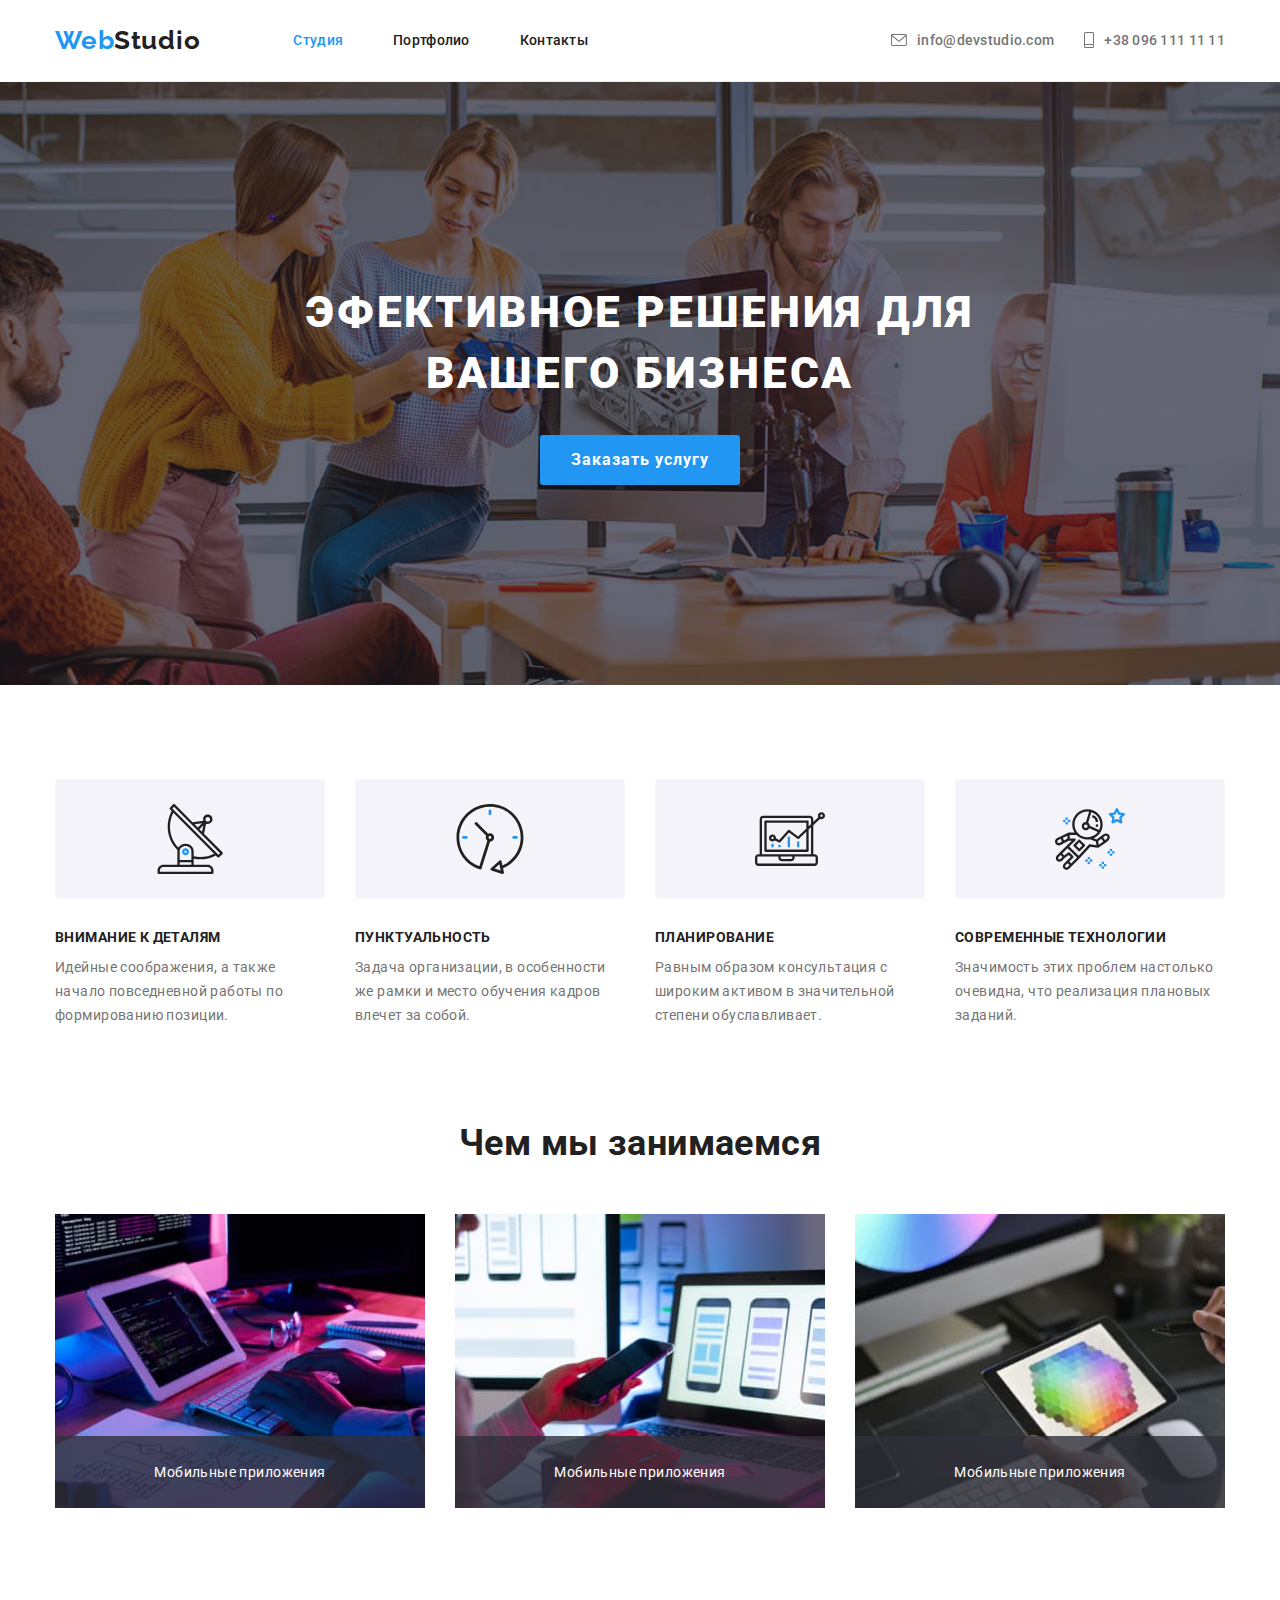
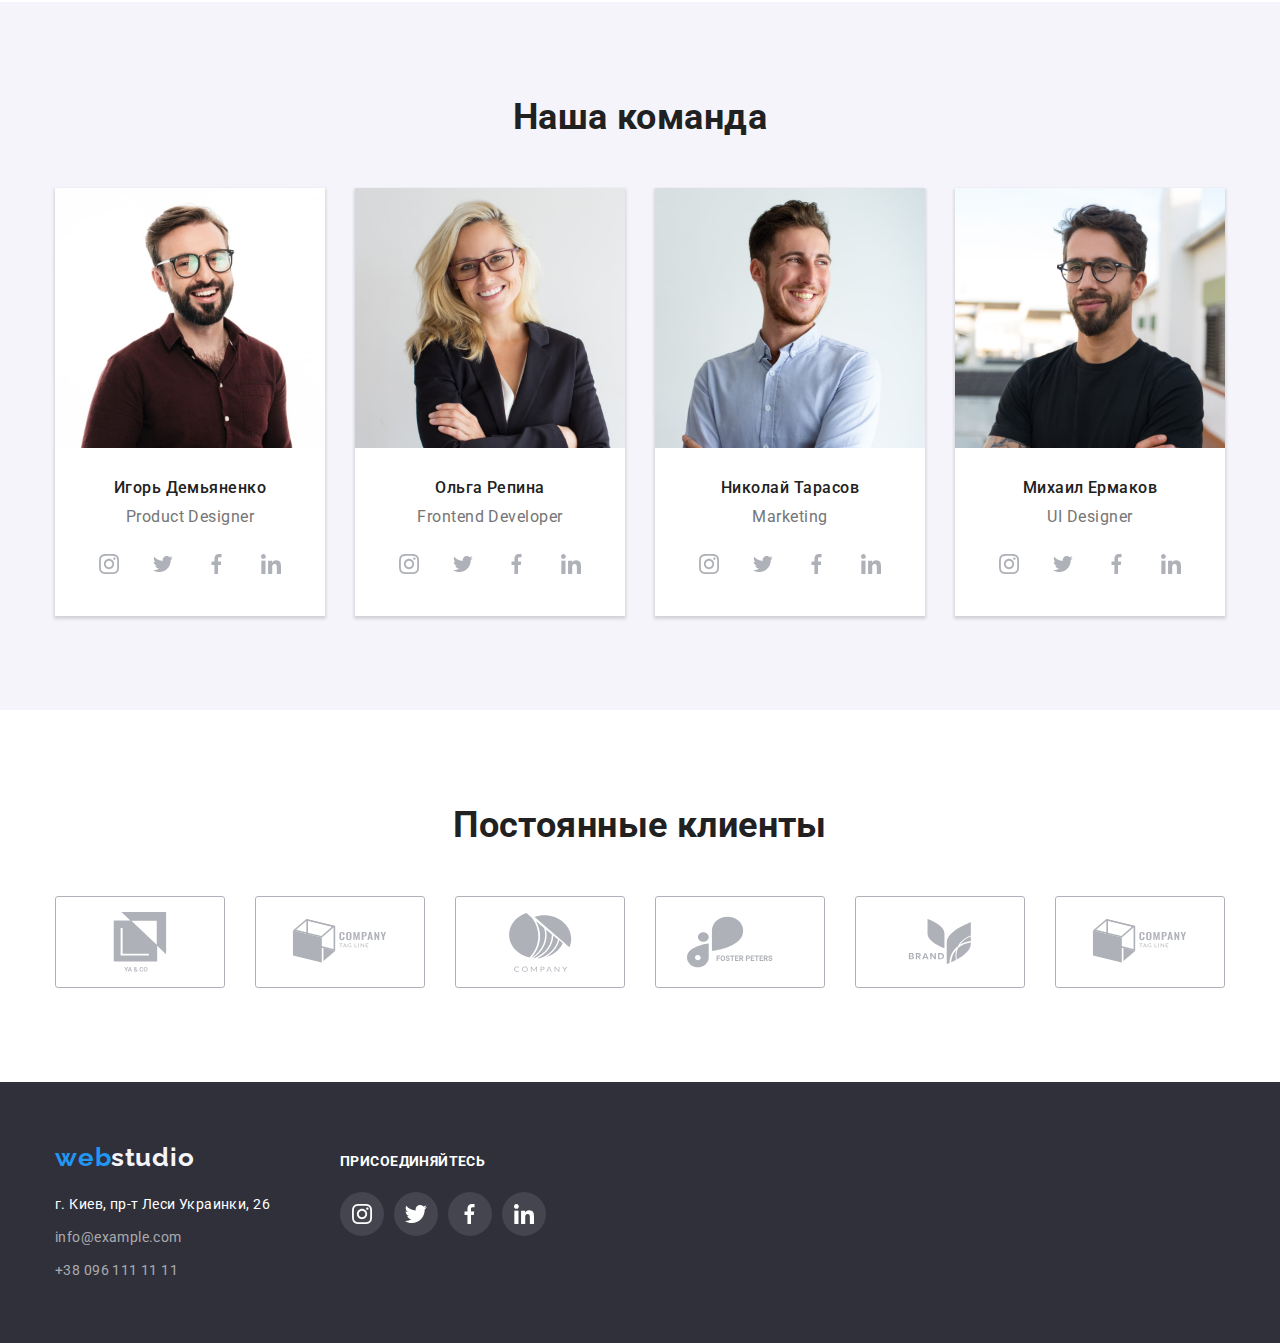
==== index.html @ 308a7eef "структура сайта" ====
<!DOCTYPE html>
<html lang="ru">
<head>
    <meta charset="UTF-8">
    <meta http-equiv="X-UA-Compatible" content="IE=edge">
    <meta name="viewport" content="width=device-width, initial-scale=1.0">
    <title>WebStudio</title>
    <link href="https://fonts.googleapis.com/css2?family=Raleway:wght@700&family=Roboto:wght@400;500;700;900&display=swap"
        rel="stylesheet">
    <link rel="stylesheet" href="https://cdnjs.cloudflare.com/ajax/libs/modern-normalize/1.1.0/modern-normalize.min.css">
    <link rel="stylesheet" href="./css/style.css">
</head>
<body class="page">

    <!-- Шапка сайита-->
<header class="header">
    <div class="container header">
    
    <nav class="main-nav">

        <a class="logo-link" href="./index.html">
            <span class="logo-accent">Web</span>
            <span class="logo-black">Studio</span>
        </a>
    <ul class="site-nav">
        <li class="item"><a id="studio" class="link" href="">Студия</a></li>
        <li class="item"><a class="link" href="./portfolio.html">Портфолио</a></li>
        <li class="item"><a class="link" href="">Контакты</a></li>
    </ul>
    </nav>

    <ul class="contact ">
        <li class="contact-list">
    <a class="contact-link" href="mailto:info@devstudio.com">    
        <svg class="icon-massage"   width="16px" height="12px">
            <use class="icon-contact "  href="./images/icons.svg/contact.svg#massage" height:20px > </use>
        </svg>
        info@devstudio.com
    </a>
    </li>

        <li class="contact-list">
        <a class="contact-link" href="tel:+380961111111">
        <svg class="icon-massage" width="10" height="16px">
            <use class="icon-contact" href="./images/icons.svg/contact.svg#telefon"></use>
        </svg>
        +38 096 111 11 11
        </a>
        </li>
    </ul>

    </div>
</header>

    <main>
<!-- Герой-->
 <section class="hero">
     <div class="container">
        <h1 class="hero-title">
          ЭФЕКТИВНОЕ РЕШЕНИЯ ДЛЯ ВАШЕГО БИЗНЕСА
        </h1>
        <button class="button" type="button" >
            Заказать услугу
        </button>
</div>
 </section>
    <!-- Преимущество компании-->
 <section class="section feature">
<div class="container">
    <h2 class="section-title visually-hidden">Преимущества</h2>
<ul class="feature-list list">
    <li class="flex-feature">
        <div class="container-feature">
            <svg width="70px" height="70px" >
                <use href="./images/icons.svg/advantage.svg#antena"></use>
            </svg>
        </div>
        <h3 class="title">Внимание к деталям</h3>
        <p class="feature-text">Идейные соображения, а также начало повседневной работы по формированию позиции.</p>

    </li>


    <li class="flex-feature">
        <div class="container-feature">
            <svg width="70px" height="70px">
                <use href="./images/icons.svg/advantage.svg#clock"></use>
            </svg>
        </div>
        <h3 class="title">Пунктуальность</h3>
        <p class="feature-text">Задача организации, в особенности же рамки и место обучения кадров влечет за собой.</p>
    </li>


    <li class="flex-feature">
        <div class="container-feature">
            <svg width="70px" height="70px">
                <use href="./images/icons.svg/advantage.svg#televizor"></use>
            </svg>
        </div>
        <h3 class="title">Планирование</h3>
        <p class="feature-text">Равным образом консультация с широким активом в значительной степени обуславливает.</p>
    </li class="feature">

    <li class="flex-feature">
        <div class="container-feature">
            <svg width="70px" height="70px">
                <use href="./images/icons.svg/advantage.svg#astronaut"></use>
            </svg>
        </div>
        <h3 class="title">Современные технологии</h3>
        <p class="feature-text">Значимость этих проблем настолько очевидна, что реализация плановых заданий.</p>
    </li>
</ul>
</div>
 </section>

<!-- Чем занимается компания -->
<article class="product">
 <section class="section work">

    <div class="container">
<h2 class="section-title">Чем мы занимаемся</h2>

<ul class="work-list list">

    <div class="position-container">
    <li class="flex-item">

    <img src="./images/компьютер.jpg" alt="" width="370" >
    <p class="position-list">Мобильные приложения</p>
    </li>

    </div>




        <div class="position-container">
        <li class="flex-item">
            <img src="./images/телефон.jpg" alt="" width="370">
            <p class="position-list">Мобильные приложения</p>
        </li>
        </div>

        <div class="position-container">
            <li class="flex-item">
                <img src="./images/планшет.jpg" alt="" width="370">

                <p class="position-list">Мобильные приложения</p>
            </li>
                    <!-- <li class="position-list">
                        <p>Мобильные приложения</p>
                    </li> -->
        </div>
</ul>

    </div>
</article>
 </section>
<!--Команда компании-->
 <section class="section team">
    <div class="container">
     <h2 class="section-title">Наша команда</h2>

<ul class="team-list list">
    <li class="flex-team">
        <img src="./images/человек1.jpg" alt="парень" width="270">
        <div class="staff">
        <h3 class="team-title">Игорь Демьяненко</h3>
        <p class="text">Product Designer</p>
                <ul class="socials-list">
                    <li class="socials-li">
                        <a class="socials-links" href="./index.html">
                            <svg class="instagram" width="20px" height="20px">
                                <use href="./images/icons.svg/networks.svg#instagram"></use>
                            </svg>
                        </a>
                    </li>
                
                    <li class="socials-li">
                        <a class="socials-links" href="./index.html">
                            <svg class="twitter" width="20px" height="20px">
                                <use href="./images/icons.svg/networks.svg#twitter"></use>
                            </svg>
                        </a>
                    </li>
                
                    <li class="socials-li">
                        <a class="socials-links" href="./index.html">
                            <svg class="facebook" width="20px" height="20px">
                                <use href="./images/icons.svg/networks.svg#facebook"></use>
                            </svg>
                        </a>
                    </li>
                
                    <li class="socials-li">
                        <a class="socials-links" href="./index.html">
                            <svg class="linkedin" width="20px" height="20px">
                                <use href="./images/icons.svg/networks.svg#linkedin"></use>
                            </svg>
                        </a>
                    </li>
                </ul>
        </div>
    </li>


    <li class="flex-team">
        <img src="./images/девушка.jpg" alt="девушка" width="270">
        <div class="staff">
        <h3 class="team-title">Ольга Репина</h3>
        <p class="text">Frontend Developer</p>
                <ul class="socials-list">
                    <li class="socials-li">
                        <a class="socials-links" href="./index.html">
                            <svg class="instagram" width="20px" height="20px">
                                <use href="./images/icons.svg/networks.svg#instagram"></use>
                            </svg>
                        </a>
                    </li>
                
                    <li class="socials-li">
                        <a class="socials-links" href="./index.html">
                            <svg class="twitter" width="20px" height="20px">
                                <use href="./images/icons.svg/networks.svg#twitter"></use>
                            </svg>
                        </a>
                    </li>
                
                    <li class="socials-li">
                        <a class="socials-links" href="./index.html">
                            <svg class="facebook" width="20px" height="20px">
                                <use href="./images/icons.svg/networks.svg#facebook"></use>
                            </svg>
                        </a>
                    </li>
                
                    <li class="socials-li">
                        <a class="socials-links" href="./index.html">
                            <svg class="linkedin" width="20px" height="20px">
                                <use href="./images/icons.svg/networks.svg#linkedin"></use>
                            </svg>
                        </a>
                    </li>
                </ul>
        </div>
    </li>



    <li class="flex-team">
        <img src="./images/парень.jpg" alt="парень" width="270">
        <div class="staff">
        <h3 class="team-title">Николай Тарасов</h3>
        <p class="text">Marketing</p>
                <ul class="socials-list">
                    <li class="socials-li">
                        <a class="socials-links" href="./index.html">
                            <svg class="instagram" width="20px" height="20px">
                                <use href="./images/icons.svg/networks.svg#instagram"></use>
                            </svg>
                        </a>
                    </li>
                
                    <li class="socials-li">
                        <a class="socials-links" href="./index.html">
                            <svg class="twitter" width="20px" height="20px">
                                <use href="./images/icons.svg/networks.svg#twitter"></use>
                            </svg>
                        </a>
                    </li>
                
                    <li class="socials-li">
                        <a class="socials-links" href="./index.html">
                            <svg class="facebook" width="20px" height="20px">
                                <use href="./images/icons.svg/networks.svg#facebook"></use>
                            </svg>
                        </a>
                    </li>
                
                    <li class="socials-li">
                        <a class="socials-links" href="./index.html">
                            <svg class="linkedin" width="20px" height="20px">
                                <use href="./images/icons.svg/networks.svg#linkedin"></use>
                            </svg>
                        </a>
                    </li>
                </ul>
        </div>
    </li>


    <li class="flex-team">
        <img src="./images/пареньвочках.jpg" alt="парень в очках" width="270">
        <div class="staff">
        <h3 class="team-title">Михаил Ермаков</h3>
        <p class="text">UI Designer</p>
        
        <ul class="socials-list">
            <li class="socials-li">
            <a class="socials-links" href="./index.html">
                <svg class="instagram" width="20px" height="20px">
                    <use href="./images/icons.svg/networks.svg#instagram"></use>
                </svg>
            </a>
            </li>

            <li class="socials-li">
                <a class="socials-links" href="./index.html">
                <svg class="twitter" width="20px" height="20px">
                    <use href="./images/icons.svg/networks.svg#twitter"></use>
                </svg>
                </a>
            </li>

            <li class="socials-li">
                <a class="socials-links" href="./index.html">
                <svg class="facebook" width="20px" height="20px">
                    <use href="./images/icons.svg/networks.svg#facebook"></use>
                </svg>
                </a>
            </li>

            <li class="socials-li">
                <a class="socials-links" href="./index.html">
                <svg class="linkedin" width="20px" height="20px">
                    <use href="./images/icons.svg/networks.svg#linkedin"></use>
                </svg>
                </a>
            </li>
            </ul>
            </div>
    </li>
</ul>
</div>
 </section>



 <section class="client">
    <div class="container">

    <h2 class="section-title">Постоянные клиенты</h2>

    <ul class="clients">
        <li class="item">
            <a class="links" href="./index.html">
                <svg class="button-icon" width="106px" height="60px">
                    <use href="./images/icons.svg/brands.svg#icon-ya-go"></use>
                </svg>
            </a>
        </li>
        <li class="item" >
            <a class="links" href="./index.html">
                <svg class="button-icon" width="106px" height="60px">
                    <use href="./images/icons.svg/brands.svg#icon-company-tag-l"></use>
                </svg>
            </a>
            
        </li>
        <li class="item" >
            <a class="links"  href="./index.html">
          <svg class="button-icon" width="106px" height="60px" >
                 <use href="./images/icons.svg/brands.svg#icon-company"></use>
          </svg>
            </a>
        </li>

        <li  class="item" >
        <a class="links" href="./index.html">
        <svg class="button-icon" width="106px" height="60px" >
            <use href="./images/icons.svg/brands.svg#icon-foster-peters"></use>
        </svg>
        </a>
        </li>
        <li class="item" >
            <a class="links" href="./index.html">
            <svg class="button-icon" width="106px" height="60px" >
                <use href="./images/icons.svg/brands.svg#icon-brand"></use>
            </svg>
            </a>
        </li>
        <li class="item">
            <a class="links" href="./index.html">
            <svg class="button-icon" width="106px" height="60px" >
                <use href="./images/icons.svg/brands.svg#icon-company-tag-l"></use>
            </svg>
            </a>
        </li>
    </ul>
</div>
 </section>

    </main>

 <!-- Футер -->
    <footer class="footer">
    <div class="container container-footer">

        <div class="lili">
        <a href="./index.html">
            <span class="logo-accent">web</span>
            <span class="logo-white">studio</span>
        </a>
    <address class="address">
        <ul class="footer-list">
          <li class="item"><a class="adress" target="_blank" rel="noopener noreferrer">г. Киев, пр-т
              Леси Украинки, 26</a> </li>
          <li class="item"><a class="info" href="mailto:info@devstudio.com">info@example.com</a> </li>
          <li class="item"><a class="info" href="tel:+380961111111">+38 096 111 11 11</a> </li>
        </ul>
        </div>

        <div class="lele">
            <h2 class="title-footer">Присоединяйтесь</h2>
        <ul class="socials-list">
            
        <li class="socials-li">
            <a class="link-footer" href="">
        <svg class="icon-footer" wight="20px" height="20px">
            <use href="./images/icons.svg/networks.svg#instagram"> </use>
        </svg>
            </a>
        </li>


        <li class="socials-li">
            <a class="link-footer" href="">
        <svg class="icon-footer" wight="20px" height="20px" >
            <use href="./images/icons.svg/networks.svg#twitter">  </use>
        </svg>
            </a>
        </li>
        
        <li class="socials-li">
            <a class="link-footer" href="">
            <svg class="icon-footer" wight="20px" height="20px" >
                <use href="./images/icons.svg/networks.svg#facebook"> </use>
            </svg>
            </a>
        </li>

        <li class="socials-li">
            <a class="link-footer" href="">
            <svg class="icon-footer" wight="20px" height="20px" >
                <use href="./images/icons.svg/networks.svg#linkedin"></use>
            </svg>
            </a>

        </li>
        </ul>
    </div>
</div>
     </footer>
</body>
</html>




<!-- 

            <li class="socials-li">
                <a class="socials-links" href="./index.html">
                    <svg class="instagram" width="20px" height="20px">
                        <use href="./images/icons.svg/networks.svg#instagram"></use>
                    </svg>
                </a>
            </li>
            
            <li class="socials-li">
                <a class="socials-links" href="./index.html">
                    <svg class="twitter" width="20px" height="20px">
                        <use href="./images/icons.svg/networks.svg#twitter"></use>
                    </svg>
                </a>
            </li>
            
            <li class="socials-li">
                <a class="socials-links" href="./index.html">
                    <svg class="facebook" width="20px" height="20px">
                        <use href="./images/icons.svg/networks.svg#facebook"></use>
                    </svg>
                </a>
            </li>
            
            <li class="socials-li">
                <a class="socials-links" href="./index.html">
                    <svg class="linkedin" width="20px" height="20px">
                        <use href="./images/icons.svg/networks.svg#linkedin"></use>
                    </svg>
                </a>
            </li> -->
---- css/style.css ----
/* Основной цвет текста  color: #212121;      --title-text-color:#212121; */
/* вторичный текст контакты,абзац  color: #757575; --primari-text-color: #757575; */
/* цвет фона background: #FFFFFF;        --primari-white-color:#FFFFFF;*/
/* контакты в футере    --contact-footer: rgba(255, 255, 255, 0.6); */
/* цвет кнопок background: --accent-color: #2196F3;*/
/* цвет героя и футера     --hero-bgrcolor: #2F303A; */
/* фон кнопки в фильтре --button-filter: #F5F4FA; */
/* Кнопка героя ховер  --hover-button: #188ce8; */
/* border-box --border-box: #EEEEEE; */


:root {
--title-text-color: #212121;
--primari-text-color: #757575;
--primari-white-color:#FFFFFF;
--contact-footer: rgba(255, 255, 255, 0.6);
--accent-color: #2196F3;
--hero-bgrcolor: #2F303A;
--button-filter: #F5F4FA;
--hover-button: #188ce8;
--border-box: #EEEEEE;
--var--bg-icon: #afb1b8;
}


.page {
background-color: var(--primari-white-color);
color: var(--primari-text-color);
font-family: Roboto, sans-serif;
font-weight: 400;
font-size: 14px;
line-height: 1.17;
letter-spacing: 0.03em;
}


ul {
    list-style: none;
}


/* утилиты */

.container {
    width: 1200px;
    /* outline: 2px solid; */
    padding-left: 15px;
    padding-right: 15px;
    margin-left: auto;
    margin-right: auto;
}

.list {
    margin: 0;
    padding: 0;
    list-style: none;
}

/* Main-nav */
.main-nav {
    display: flex;
    align-items: center;
    justify-content: space-evenly;
}



/* header */

.container.header {
        display: flex;
        align-items: center;
        border-bottom: 1px solid var(--border-box);
}



.logo-accent,
.logo-black,
.logo-white {
    font-family: Raleway, sans-serif;
    font-weight: 700;
    font-size: 26px;
    line-height: 1.2;
    letter-spacing: 0.03em;
}

.logo-link:focus{
    fill: red;
}

.logo-accent {
    color: var(--accent-color);
    margin-right: -4px;
}
.logo-black {
    color: var(--title-text-color);
}

.logo-white {
    color: var(--button-filter);
}

/* site nav  */

.site-nav {
margin-bottom: 0;
margin-top: 0;
padding-left: 0;
display: flex;
margin-left: 93px;

}

/* .site-nav .item {
    background-color: tomato;
    
} */

.site-nav .item:not(:last-child) {
    margin-right: 50px;

}

.site-nav .link {
    color: var(--title-text-color);
    display: block;
    padding-top: 32px;
    padding-bottom: 32px;
    font-weight: 500;
    font-size: 14px;
    line-height: 1.2;
    letter-spacing: 0.02em;
}


.site-nav .link:hover,
.site-nav .link:focus {
    color: var(--accent-color);
}



#studio {
    color: var(--accent-color);
}

#portfolio {
    color: var(--accent-color);
}


/* Contact */


.contact {
    display: inline-flex;
    align-items: center;
    margin-bottom: 0;
    margin-top: 0;
    padding-left: 0;
    margin-left: auto;
    
}





.contact .item {
    padding: 32px 0px;
    margin: 0;

}

li.item.items {

    display: inline-flex;
    align-items: center;
}

.contact .contact-list + .contact-list {
    margin-left: 30px;
}


a.contact-link:hover,
.contact-link:focus {
    color: #188ce8;
    fill: #188ce8;
    /* background-color: #188ce8; */
}


/* .contact-link:hover {
    color: var(--accent-color);
} */

.contact-link{
    display: flex;
    align-items: center;
    color: #757575;
    fill: #757575;
    padding-top: 32px;
    padding-bottom: 32px;
    font-weight: 500;
        font-size: 14px;
        line-height: 16px;
        letter-spacing: 0.02em;
    
}


.icon-massage {
    margin-right: 10px;
    /* fill: currentColor; */
}


/* .items::before {
    display: inline-block;
    content: '';
    margin-right: 10px;
    width: 20px;
    height: 20px;
    background-size: contain;
    background-repeat:no-repeat;
    background-position: center;
}

li.item.items::before {
    fiil: red;
} */


/* .items:nth-child(1)::before {
    background-image: url(../images/icons.svg/massage.svg);
    width: 16px;
    height: 12px;
    
}



.items:nth-child(2)::before {
    background-image: url(../images/icons.svg/telefon.svg);
    width: 10px;
    height: 16px;
} */



/* .flex-feature::before {
    display: block;
    content: '';
    height: 120px;
    margin-bottom: 30px;
    background-size: 65.32px, contain;
    background-repeat: no-repeat;
    background-position: center;
    background-color: #F5F4FA;
} */







a {
    text-decoration: none
}

h1,
h2,
h3,
p {
    margin: 0;
}


/* Герой index */

.hero {
text-align: center;
padding-top: 200px;
padding-bottom: 200px;
margin-left: auto;
margin-right: auto;
background: #C4C4C4;
background-image: linear-gradient(to right,
rgba(47, 48, 58, 0.4),
rgba(47, 48, 58, 0.4)
), url(../images/images-portfiloi/hero.png);
background-repeat: no-repeat;
background-position: center;
background-size: cover;
max-width: 1600px;

}

.hero-title {
    color: var(--primari-white-color);
    font-weight: 900;
    font-size: 44px;
    line-height: 1.4;
    letter-spacing: 0.06em;
    text-align: center;
    text-transform: uppercase;
    width: 696px;
    margin-left: auto;
    margin-right: auto;
    margin-bottom: 30px;
}

/* Кнопки */

.flex-button .item + .item {
    margin-left: 8px;
}


.flex-button {
    display:flex;
    margin: 0;
    padding-left: 0;
    justify-content: center;
    margin-bottom: 50px;
    
}




.button {
    width: 200px;
    height: 50px;
    background-color: var(--accent-color);
    color: var(--primari-white-color);
    display: inline-block;
    font-weight: 700;
    font-size: 16px;
    line-height: 1.9;
    align-items: center;
    text-align: center;
    letter-spacing: 0.06em;
    cursor: pointer;
    border: none;
    border-radius: 3px;
}

.button:hover,
.buttons:focus{
background-color: var(--hover-button)
}



/* section */


.section-title {
    color: var(--title-text-color);
    margin-top: 0;
    margin-bottom: 50px;
    text-align: center;
}


h2 {
    margin-top: 0;
    font-weight: 700;
    font-size: 36px;
}



/* Преимущество компании  */



.feature-list {
    display: flex;

}

.feature-list .flex-feature + .flex-feature {
    margin-left: 30px;
}

.container-feature {
display: inline-flex;
align-items: center;
justify-content: center;
background: #F5F4FA;
border-radius: 4px;
width: 270px;
height: 120px;
margin-bottom: 30px;
}





/* .flex-feature::before {
    display: block;
    content: '';
    height: 120px;
    margin-bottom: 30px;
    background-size: 65.32px, contain;
    background-repeat: no-repeat;
    background-position: center;
    background-color: #F5F4FA;
} */

/* .flex-feature:nth-child(1)::before {
    background-image: url("../images/icons.svg/antena.svg");
}

.flex-feature:nth-child(2)::before {
    background-image: url("../images/icons.svg/clock\ .svg");
}

.flex-feature:nth-child(3)::before {
    background-image: url("../images/icons.svg/televizor.svg");
}

.flex-feature:nth-child(4)::before {
    background-image: url("../images/icons.svg/astronautfull.svg");
} */

.section .title {
    color: var(--title-text-color);
    margin-top: 0;
    margin-bottom: 10px;
    font-weight: 700;
    font-size: 14px;
    line-height: 1.2;
    letter-spacing: 0.03em;
    text-transform: uppercase;
}

.visually-hidden {
position: absolute;
white-space: nowrap;
width: 1px;
height: 1px;
overflow: hidden;
border: 0;
padding: 0;
clip: rect(0 0 0 0);
clip-path: inset(50%);
margin: -1px;
}
/* Section work */


.section {
    padding-top: 94px;
    padding-bottom: 94px;
}



.section.work {
    padding-top: 0;

}

.work-list {
display: flex;
}

.position-container {
    position: relative;

}

.flex-item {

width: 370px;
}

/* .work-list .flex-item + .flex-item{
    margin-left: 30px;
} */

.position-container:nth-child(+n + 2) {
    margin-left: 30px;
}

.position-list {
display: flex;
justify-content: center;
align-items: center;
width: 100%;
height: 72px;
bottom: 0;
position: absolute;
background: rgba(47, 48, 58, 0.8);
color: var(--primari-white-color);
/* opacity: 0; */



/* display: flex;
font-weight: 700;
font-size: 14px;
line-height: 1.2px;
letter-spacing: 0.03em;
text-transform: uppercase;
color: #FFFFFF;
width: 205px;
height: 16px;
left: 90px;
right: 90px;
bottom: 27px;
transform: translate(-50%, -50%);
position: absolute;
background:#188ce8; */


}

/* .position-container:hover .position-list {
    opacity: 1;
} */




    /* Section team */



.team-list {
    display: flex;
    text-align: center;
}

.flex-team {
    width: 270px;
    box-shadow: 0px 2px 3px 1px rgba(0, 0, 0, 0.14);
}

.section.team .flex-team + .flex-team {
    margin-left: 30px;

}

.section.team {
    background-color: var(--button-filter);
}


.staff {
padding: 30px 32px;
background-color: #FFFFFF;

}

img {
    display: block;
}




.team-title {
    color: var(--title-text-color);
    font-weight: 500;
    font-size: 16px;
    line-height: 1.2;
    text-align: center;
    letter-spacing: 0.03em;
    margin-top: 0;
    margin-bottom: 10px;
}

.feature-text {
font-size: 14px;
line-height: 1.71;
letter-spacing: 0.03em;
color: #757575;
}

.text {
font-size: 16px;
line-height: 1.2;
letter-spacing: 0.03em;
margin-top: 0;
margin-bottom: 16px;
}

.flex-team .socials-links:not(:last-child) {
margin-right: 10px;
}

.socials-links {
display: inline-flex;
align-items: center;
justify-content: center;
width: 44px;
height: 44px;
border-radius: 50px;
fill: #AFB1B8;;
}

.socials-list {
display: flex;
justify-content: center;
align-items: baseline;
padding-left: 0;
margin: 0;
}

.socials-li:not(:last-child) {
    margin-right: 10px;

}

.socials-links:hover,
.socials-links:focus {
    fill: white;
    background-color: #188ce8;
}


/* PORTFOLIO */


.features {
display: flex;
flex-wrap: wrap;
padding: 0;
margin: 0;
    /* background-color: teal; */
}

.flex-element {
margin-right: 30px;

}

.flex-element:nth-child(-n + 6) {
    margin-bottom: 30px;
}

.flex-element:nth-child(3n) {
    margin-right: 0;
}

.flex-link{
display: block;
}

.flex-link:hover{
box-shadow: 0px 2px 3px 1px rgb(0 0 0 / 14%);
}


.box {
padding: 20px 24px;
border-right: 1px solid var(--border-box);
border-bottom: 1px solid var(--border-box);
border-left: 1px solid var(--border-box);
width: 370px;
}




.features-title {
    margin: 0;
    margin-bottom: 4px;
    margin-right: auto;
}




.features .features-title {
    color: var(--title-text-color);
    font-weight: 700;
    font-size: 18px;
    margin-left:auto;
    text-align: left;
    line-height: 2;
    letter-spacing: 0.06em;
}

.features .features-text {
    color: var(--primari-text-color);
    font-size: 16px;
    line-height: 1.9;
    letter-spacing: 0.03em;
    margin: 0;
}

/* Фильтр */

/* Нужно ли мне применять єтот код?? */

/* .button {
    color: var(--primari-white-color);
    background-color: var(--accent-color);
    font-weight: 700;
    font-size: 16px;
    line-height: 1.88;
    letter-spacing: 0.06em;
    cursor: pointer;
    text-align: center;
}

.button:hover,
.button:focus {
    background-color: var(--hover-button);
} */

.section .item {

}





.buttons {
background-color: var(--button-filter);
color: var(--title-text-color);
padding: 6px 22px;
font-weight: 500;
font-size: 16px;
line-height: 1.6;
cursor: pointer;
text-align: center;
border: none;
border-radius: 3px;
}



.buttons:hover,
.buttons:focus {
    background-color: var(--accent-color);
    color: var(--primari-white-color);
    box-shadow: 0px 2px 2px 0px #0000001f, 0px 1px 2px 0px #00000014, 0px 3px 1px 0px #0000001a;
}

/* Clients */

.client {
    padding-bottom: 94px;
    padding-top: 94px;
    
}

.clients {
    display: flex;
    justify-content: center;
    align-items: center;
    margin: 0;
    padding-left: 0px;

    
}

/* .clients > .item {
border: 1px solid var(--var--bg-icon);
} */

.clients .item:not(:last-child) {
    margin-right: 30px;
}

.clients .item {
width: 170px;
height: 92px;

}

.client .links {
display: flex;
justify-content: center;
align-items: center;
width: 170px;
height: 92px;
fill: var(--var--bg-icon);
border: 1px solid var(--var--bg-icon);
border-radius: 3px;
}







.clients .links:hover,
.clients .links:focus {
fill: #188ce8;
border: 1px solid var(--accent-color);
}






/* .links:hover {
fill: var(--accent-color);

} */


/* .clients .item:hover,
.clients .item:focus {
fill: var(--accent-color);
border: 1px solid var(--accent-color);
}  */

/* footer */



.footer {
    padding-top: 60px;
    padding-bottom: 60px;
}


.footer-list {
    padding: 0;
    margin: 0;
}

.footer-list .item {
    margin-bottom: 9px;
    
}
.footer-list .item:last-child {
    margin-bottom: 0;
}


.address {
    margin-top: 20px;
    font-style: normal;
}


.footer .adress {
    color: var(--primari-white-color);
    font-size: 14px;
    line-height: 1.7;
    letter-spacing: 0.03em;
    margin-top: 20px;
    
}

.footer {
background-color: var(--hero-bgrcolor);
}

.footer .info {
color: var(--contact-footer);
    font-size: 14px;
    line-height: 1.7;
    letter-spacing: 0.03em;
}

.info:hover{
    color: var(--accent-color);
}


.container-footer {
    display: flex;
    align-items: baseline;
}


.title-footer {
margin: 0;
margin-bottom: 20px;
color: var(--primari-white-color);
font-size: 14px;
line-height: 1.4;
text-transform: uppercase;
}

.link-footer {
display: flex;
align-items: center;
width: 44px;
height: 44px;
fill: var(--primari-white-color);
background-color: rgba(255, 255, 255, 0.1);
border-radius: 50px;
}

.icon-footer {
/* width: 44px;
height: 44px; */

}

.red {
    fill: red;
}

.link-footer:hover,
.link-footer:focus {
    background-color:#188ce8;
    fill: white;
}

.lele{
    margin-left: 70px;
}
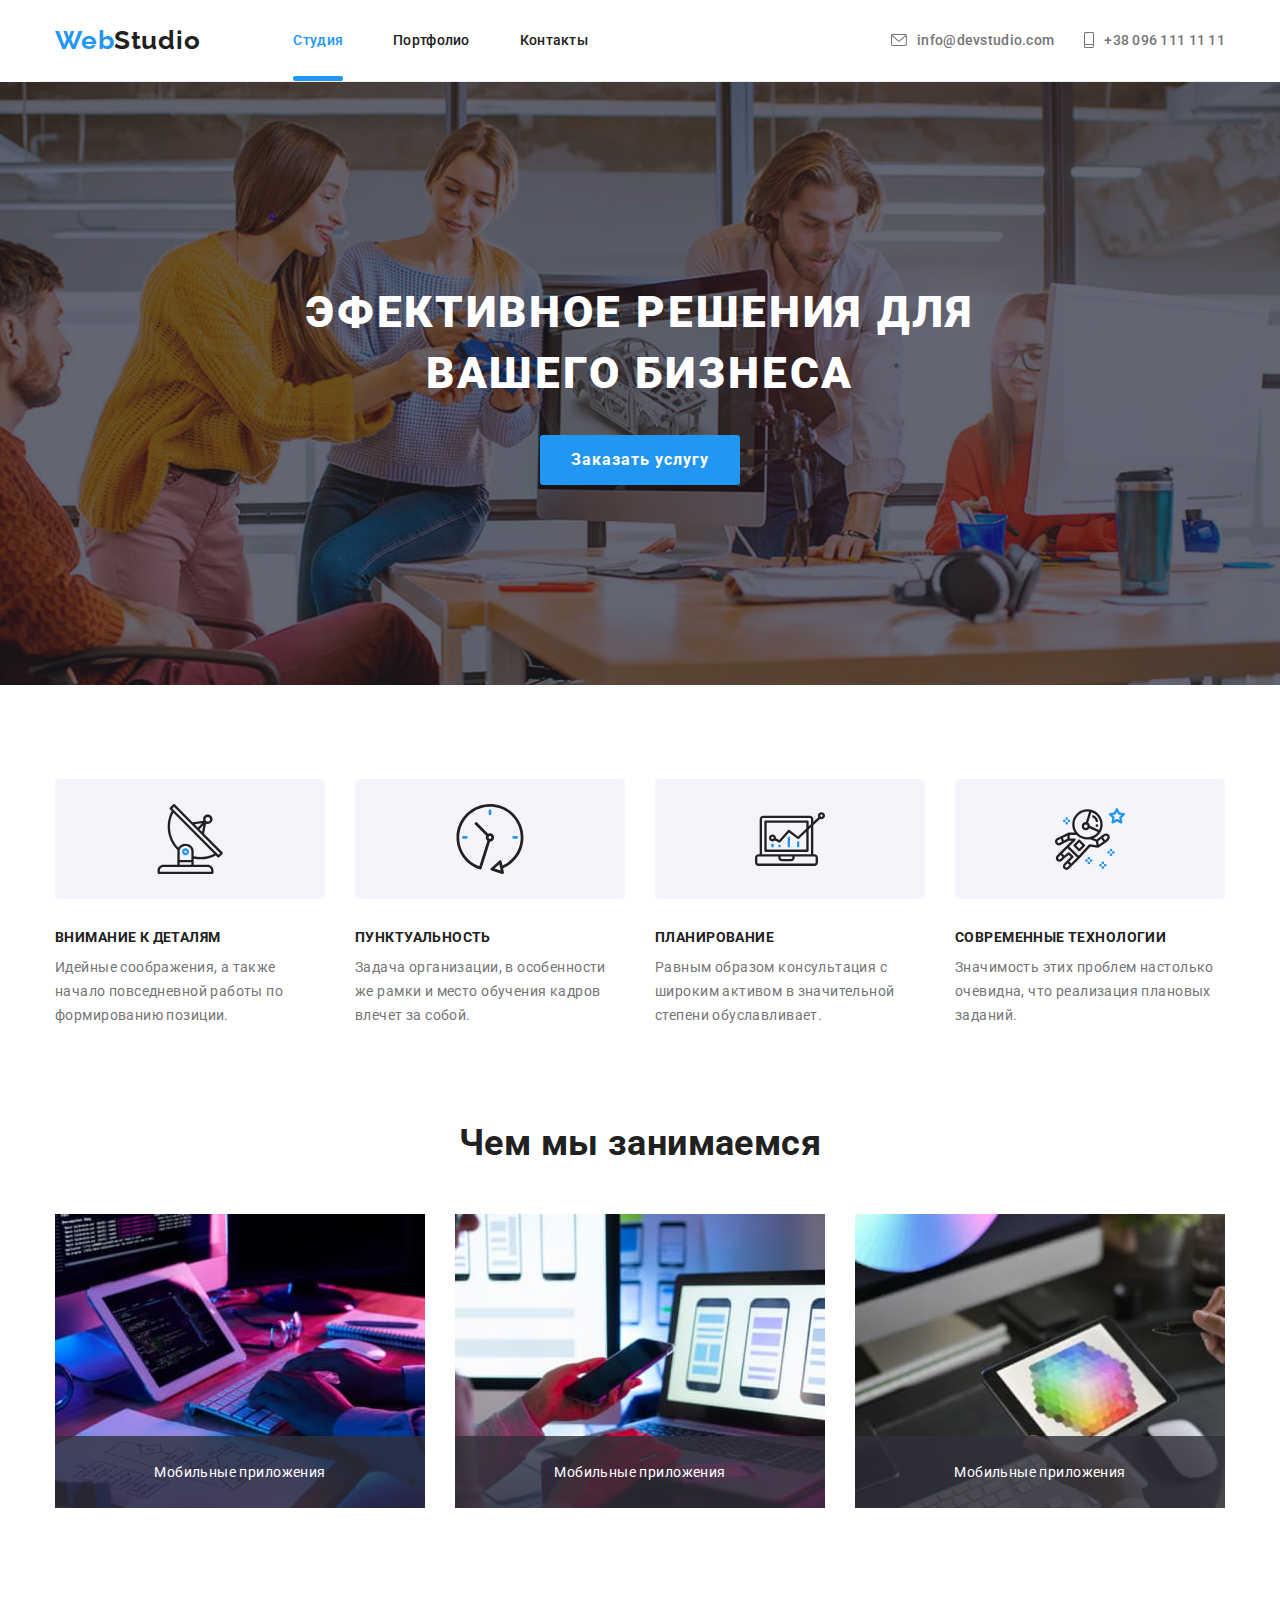
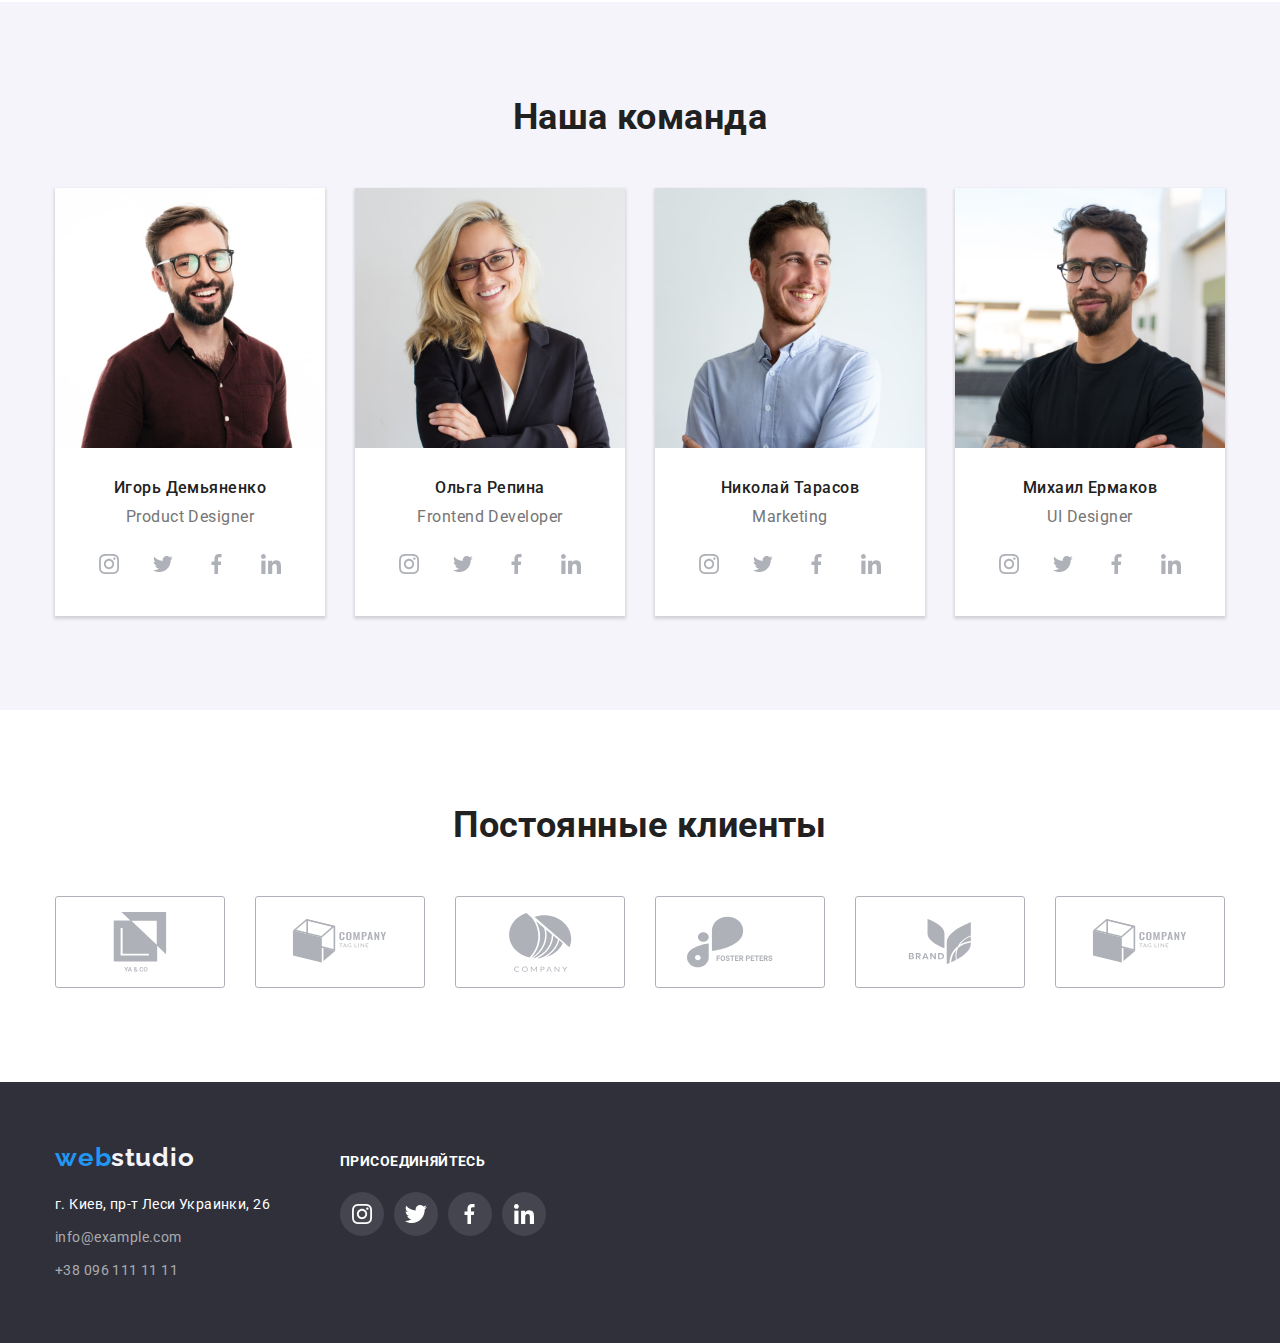
==== commit f23172d1: "Добавление анимации на кнопки + портфолио анимация карточки всплывающие окно снизу" ====
--- a/index.html
+++ b/index.html
@@ -23,7 +23,7 @@
             <span class="logo-black">Studio</span>
         </a>
     <ul class="site-nav">
-        <li class="item"><a id="studio" class="link" href="">Студия</a></li>
+        <li class="item"><a id="studio" class="link dede" href="">Студия</a></li>
         <li class="item"><a class="link" href="./portfolio.html">Портфолио</a></li>
         <li class="item"><a class="link" href="">Контакты</a></li>
     </ul>
@@ -347,14 +347,14 @@
         <li class="item">
             <a class="links" href="./index.html">
                 <svg class="button-icon" width="106px" height="60px">
-                    <use href="./images/icons.svg/brands.svg#icon-ya-go"></use>
+                    <use class="logo-company" href="./images/icons.svg/brands.svg#icon-ya-go"></use>
                 </svg>
             </a>
         </li>
         <li class="item" >
             <a class="links" href="./index.html">
                 <svg class="button-icon" width="106px" height="60px">
-                    <use href="./images/icons.svg/brands.svg#icon-company-tag-l"></use>
+                    <use class="logo-company" href="./images/icons.svg/brands.svg#icon-company-tag-l"></use>
                 </svg>
             </a>
             
@@ -362,7 +362,7 @@
         <li class="item" >
             <a class="links"  href="./index.html">
           <svg class="button-icon" width="106px" height="60px" >
-                 <use href="./images/icons.svg/brands.svg#icon-company"></use>
+                 <use class="logo-company" href="./images/icons.svg/brands.svg#icon-company"></use>
           </svg>
             </a>
         </li>
@@ -370,21 +370,21 @@
         <li  class="item" >
         <a class="links" href="./index.html">
         <svg class="button-icon" width="106px" height="60px" >
-            <use href="./images/icons.svg/brands.svg#icon-foster-peters"></use>
+            <use class="logo-company" href="./images/icons.svg/brands.svg#icon-foster-peters"></use>
         </svg>
         </a>
         </li>
         <li class="item" >
             <a class="links" href="./index.html">
             <svg class="button-icon" width="106px" height="60px" >
-                <use href="./images/icons.svg/brands.svg#icon-brand"></use>
+                <use class="logo-company" href="./images/icons.svg/brands.svg#icon-brand"></use>
             </svg>
             </a>
         </li>
         <li class="item">
             <a class="links" href="./index.html">
             <svg class="button-icon" width="106px" height="60px" >
-                <use href="./images/icons.svg/brands.svg#icon-company-tag-l"></use>
+                <use class="logo-company" href="./images/icons.svg/brands.svg#icon-company-tag-l"></use>
             </svg>
             </a>
         </li>
@@ -398,7 +398,7 @@
     <footer class="footer">
     <div class="container container-footer">
 
-        <div class="lili">
+        <div>
         <a href="./index.html">
             <span class="logo-accent">web</span>
             <span class="logo-white">studio</span>
--- a/css/style.css
+++ b/css/style.css
@@ -20,6 +20,7 @@
 --hover-button: #188ce8;
 --border-box: #EEEEEE;
 --var--bg-icon: #afb1b8;
+--timing-function: cubic-bezier(0.4, 0, 0.2, 1);
 }
 
 
@@ -31,6 +32,7 @@
 font-size: 14px;
 line-height: 1.17;
 letter-spacing: 0.03em;
+/* padding-top: 80px; */
 }
 
 
@@ -69,9 +71,21 @@
 
 .container.header {
         display: flex;
+
+        position: relative;
+        /* position: fixed;
+        width: 100%;
+        z-index: 2;
+        top: 0;
+        left: auto;
+        right: auto;
+        min-height: 80px;
+        background-color: white; */
         align-items: center;
         border-bottom: 1px solid var(--border-box);
 }
+
+
 
 
 
@@ -119,10 +133,13 @@
 
 .site-nav .item:not(:last-child) {
     margin-right: 50px;
-
-}
+    
+
+}
+
 
 .site-nav .link {
+    position: relative;
     color: var(--title-text-color);
     display: block;
     padding-top: 32px;
@@ -131,7 +148,11 @@
     font-size: 14px;
     line-height: 1.2;
     letter-spacing: 0.02em;
-}
+    transition: color 250ms var(--timing-function);
+    
+}
+
+
 
 
 .site-nav .link:hover,
@@ -139,6 +160,23 @@
     color: var(--accent-color);
 }
 
+
+.dede::after {
+    display: block;
+    position: absolute;
+    content: '';
+    bottom: 0;
+    width: 100%;
+    height: 5px;
+    background-color: var(--accent-color);
+    border-radius: 2px;
+transform: scaleX(t 1);
+    transition: 250ms var(--timing-function);
+}
+
+.dede:hover::after {
+transform: scaleX(1)
+}
 
 
 #studio {
@@ -188,6 +226,7 @@
 .contact-link:focus {
     color: #188ce8;
     fill: #188ce8;
+    
     /* background-color: #188ce8; */
 }
 
@@ -207,6 +246,7 @@
         font-size: 14px;
         line-height: 16px;
         letter-spacing: 0.02em;
+        transition: color 250ms var(--timing-function);
     
 }
 
@@ -347,6 +387,7 @@
     cursor: pointer;
     border: none;
     border-radius: 3px;
+    transition: background-color 250ms var(--timing-function);
 }
 
 .button:hover,
@@ -605,6 +646,7 @@
 height: 44px;
 border-radius: 50px;
 fill: #AFB1B8;;
+transition: background-color 250ms var(--timing-function);
 }
 
 .socials-list {
@@ -630,12 +672,75 @@
 /* PORTFOLIO */
 
 
+
+.box1 {
+position: relative;
+overflow: hidden;
+
+}
+
+.box1::before {
+    display: inline-block;
+    content: '';
+    width: 100%;
+    height: 100%;
+    background: rgba(33, 150, 243, 0.9);
+    position: absolute;
+    transform: translateY(+100%);
+    
+    transition: transform var(--timing-function) 250ms ;
+    /* opacity: 0; */
+}
+
+.flex-element:hover .box1::before {
+    transform: translateY(0);
+}
+
+.flex-element:hover .box1::before {
+    /* opacity: 1; */
+}
+
+.paragraph {
+    display: flex;
+    font-size: 18px;
+    line-height: 1.56;
+    letter-spacing: 0.03em;
+    align-items: center;
+    justify-content: center;
+    width: 100%;
+    height: 100%;
+    padding-left: 24px;
+    padding-right: 24px;
+    padding-top: 63px;
+    padding-bottom: 63px;
+    position: absolute;
+    bottom: 0;
+    color: var(--primari-white-color);
+    transform: translateY(+100%);
+    /* opacity: 0; */
+    transition: transform 250ms var(--timing-function);
+}
+
+.flex-element:hover .paragraph {
+    transform: translateY(0);
+}
+
+
+.box2 {
+    padding: 20px 24px;
+    border-right: 1px solid var(--border-box);
+    border-bottom: 1px solid var(--border-box);
+    border-left: 1px solid var(--border-box);
+    width: 370px;
+    
+}
+
 .features {
 display: flex;
 flex-wrap: wrap;
 padding: 0;
 margin: 0;
-    /* background-color: teal; */
+overflow: hidden;
 }
 
 .flex-element {
@@ -655,19 +760,10 @@
 display: block;
 }
 
-.flex-link:hover{
+.flex-link:hover,
+.flex-link:focus {
 box-shadow: 0px 2px 3px 1px rgb(0 0 0 / 14%);
 }
-
-
-.box {
-padding: 20px 24px;
-border-right: 1px solid var(--border-box);
-border-bottom: 1px solid var(--border-box);
-border-left: 1px solid var(--border-box);
-width: 370px;
-}
-
 
 
 
@@ -727,6 +823,8 @@
 
 
 .buttons {
+
+position: relative;
 background-color: var(--button-filter);
 color: var(--title-text-color);
 padding: 6px 22px;
@@ -737,7 +835,50 @@
 text-align: center;
 border: none;
 border-radius: 3px;
-}
+
+transition: background-color 250ms cubic-bezier(0.4, 0, 0.2, 1) ,
+color 250ms cubic-bezier(0.4, 0, 0.2, 1);
+}
+
+/* .buttons::before {
+    display: inline-block;
+    content: '';
+
+    width: 20px;
+    height: 20px;
+    margin-right: 5px;
+    
+    background-image: url(../images/icons.svg/antena.svg);
+    background-size: contain;
+    background-repeat: no-repeat;
+    transition: transform 250ms cubic-bezier(0.4, 0, 0.2, 1) ;
+}
+
+.buttons:hover::before {
+    transform: translateY(-35px);
+}
+
+.buttons::after {
+    position: absolute;
+    top: 50%;
+    left: 22px;
+    content: '';
+    width: 20px;
+    height: 20px;
+    display: inline-block;
+   
+    background-color: yellow;
+    background-image: url(../images/девушка.jpg);
+    background-size: contain;
+
+    transform: translateY(calc(-50% + 35px));
+    transition: transform 250ms cubic-bezier(0.4, 0, 0.2, 1);
+    
+}
+
+.buttons:hover::after {
+    transform: translateY(-50%);
+} */
 
 
 
@@ -789,6 +930,11 @@
 fill: var(--var--bg-icon);
 border: 1px solid var(--var--bg-icon);
 border-radius: 3px;
+transition: border 250ms var(--timing-function);
+}
+
+.logo-company {
+    transition: fill 250ms var(--timing-function);
 }
 
 
@@ -868,6 +1014,7 @@
     font-size: 14px;
     line-height: 1.7;
     letter-spacing: 0.03em;
+    transition: color 250ms var(--timing-function);
 }
 
 .info:hover{
@@ -898,7 +1045,10 @@
 fill: var(--primari-white-color);
 background-color: rgba(255, 255, 255, 0.1);
 border-radius: 50px;
-}
+transition: background-color 250ms var(--timing-function);
+}
+
+
 
 .icon-footer {
 /* width: 44px;
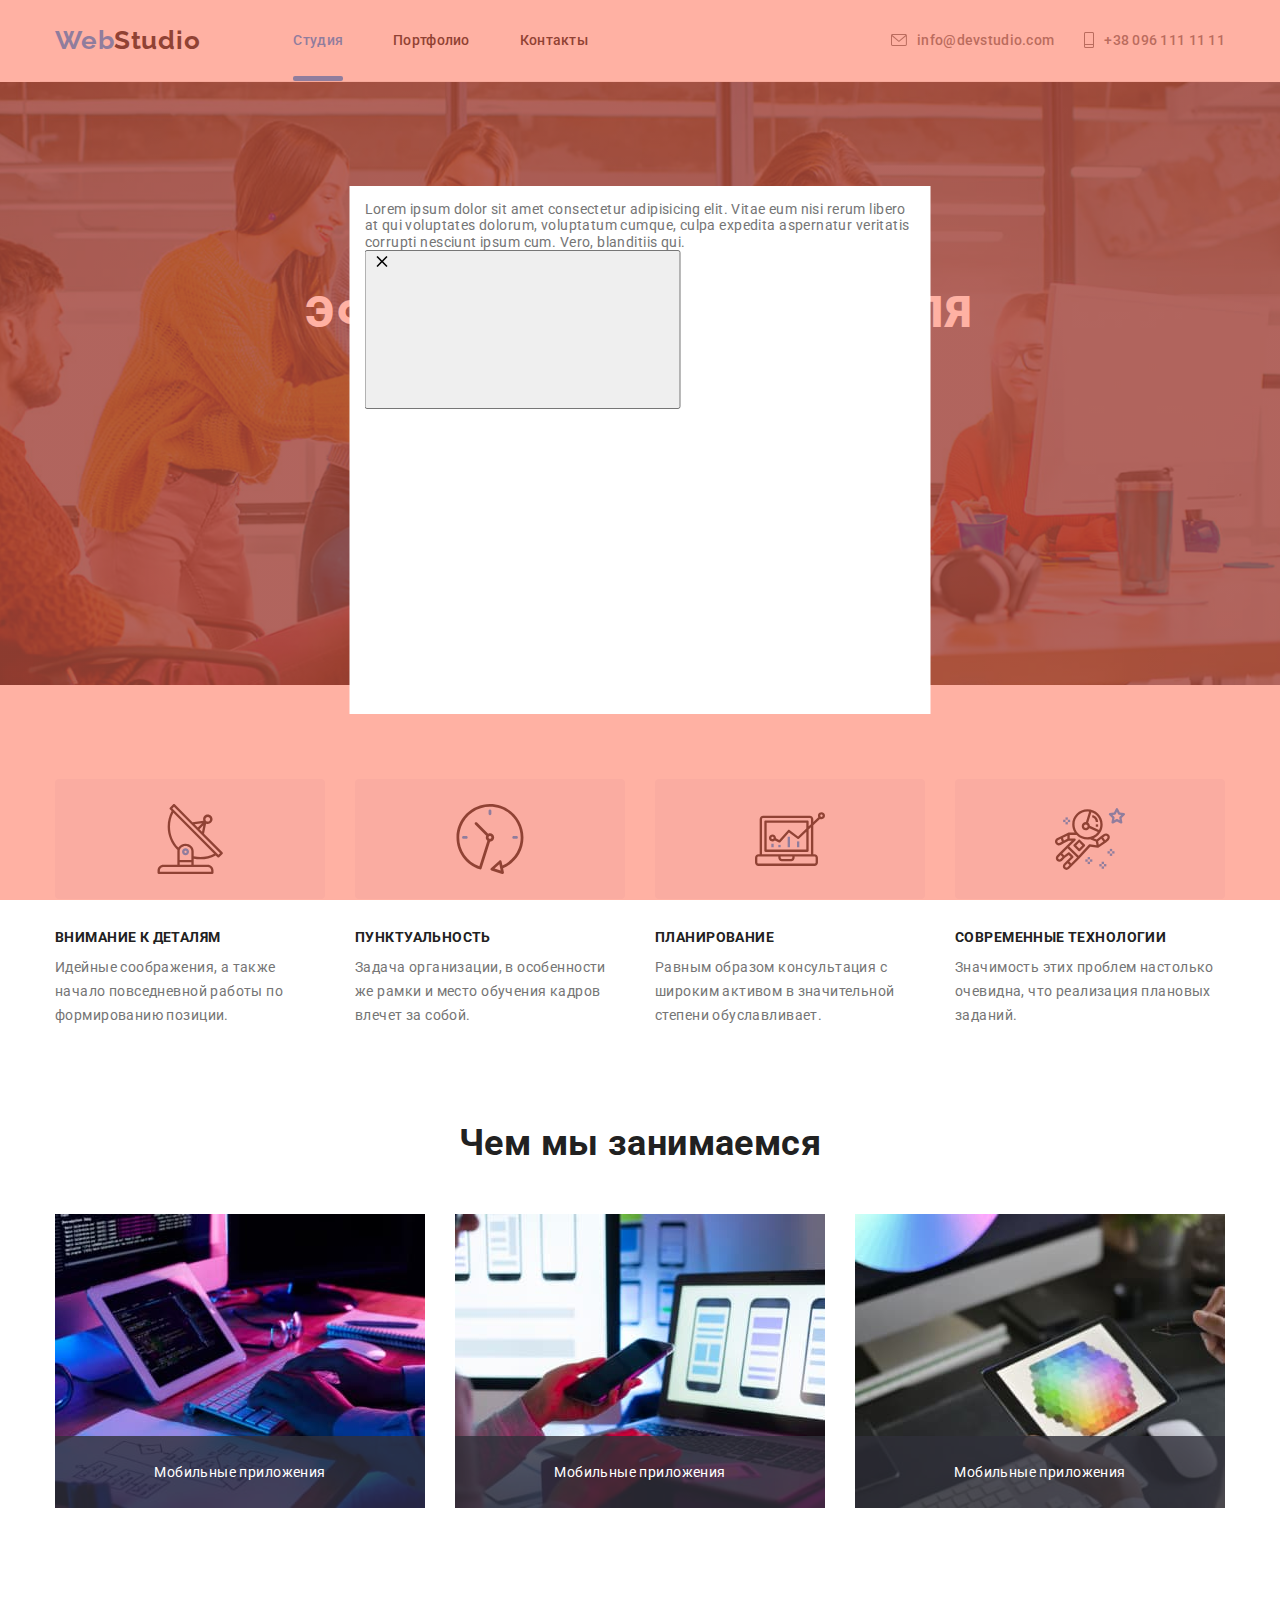
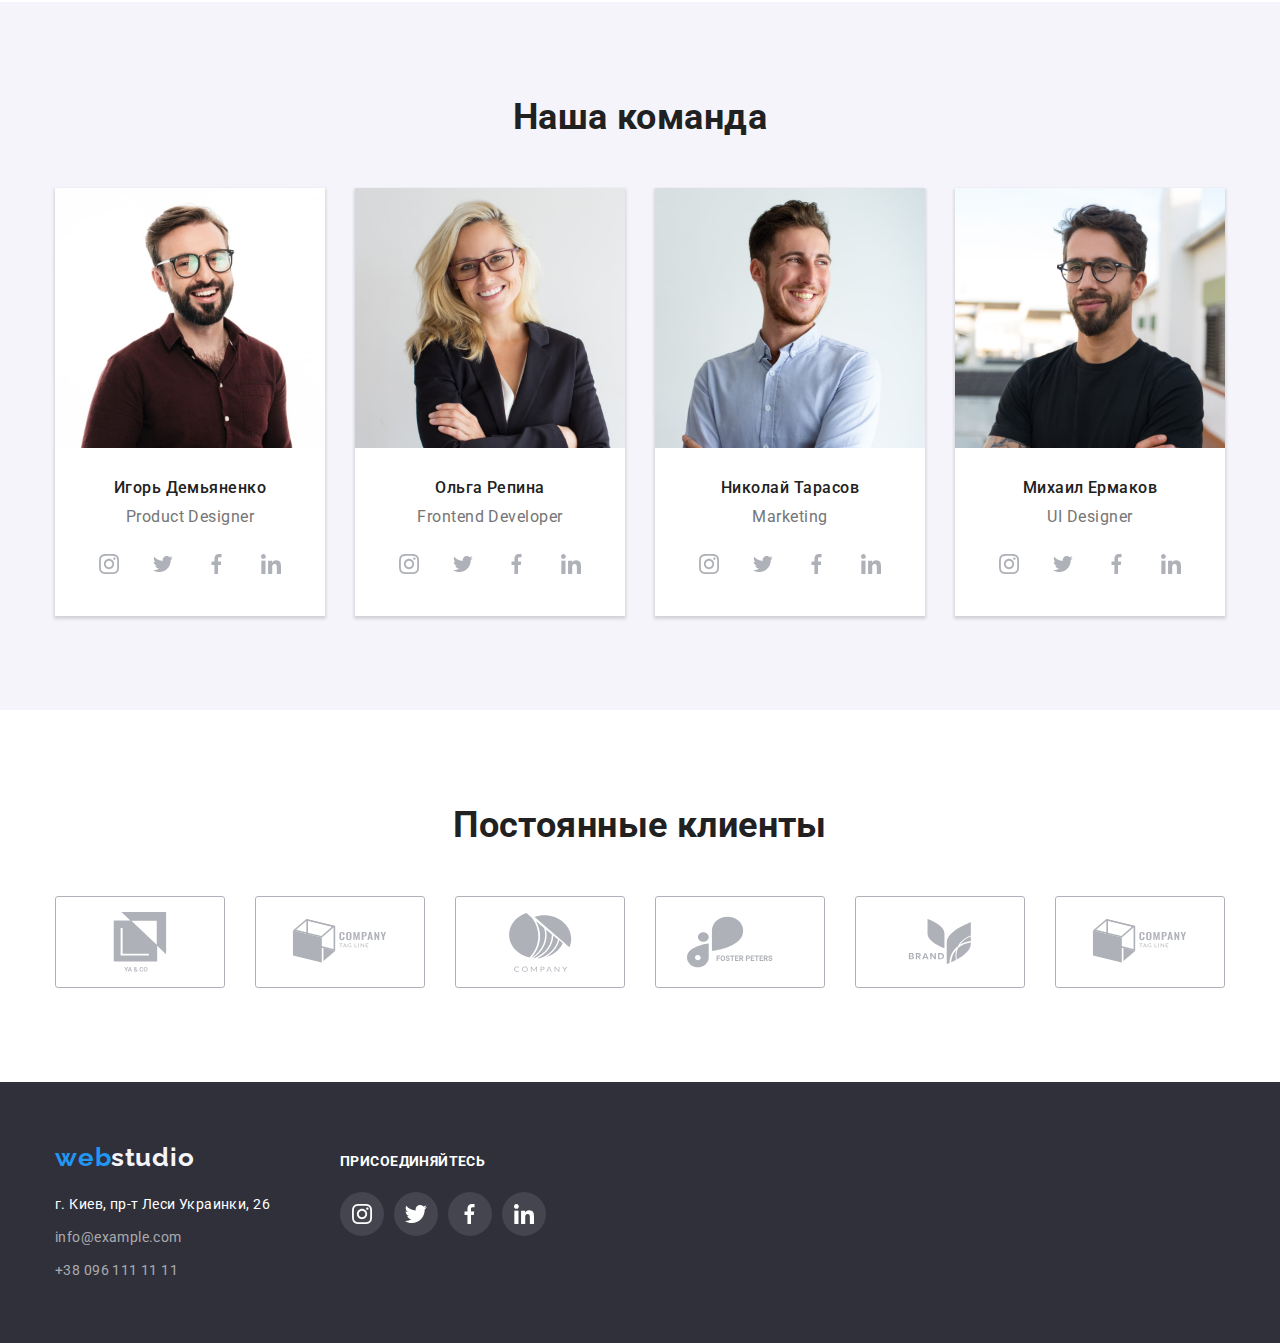
==== commit 985197a4: "1" ====
--- a/index.html
+++ b/index.html
@@ -453,42 +453,20 @@
     </div>
 </div>
      </footer>
+
+    <div class="backdrop is-hidden">
+
+        <div class="modal">
+            <p>Lorem ipsum dolor sit amet consectetur adipisicing elit. Vitae eum nisi rerum libero at qui voluptates dolorum, voluptatum cumque, culpa expedita aspernatur veritatis corrupti nesciunt ipsum cum. Vero, blanditiis qui.</p>
+                <button class="close">
+                <svg>
+                    <use href="./images/icons.svg/close-black.svg"></use>
+                </svg>
+                
+                </button>
+
+        </div>
+    </div>
 </body>
 </html>
 
-
-
-
-<!-- 
-
-            <li class="socials-li">
-                <a class="socials-links" href="./index.html">
-                    <svg class="instagram" width="20px" height="20px">
-                        <use href="./images/icons.svg/networks.svg#instagram"></use>
-                    </svg>
-                </a>
-            </li>
-            
-            <li class="socials-li">
-                <a class="socials-links" href="./index.html">
-                    <svg class="twitter" width="20px" height="20px">
-                        <use href="./images/icons.svg/networks.svg#twitter"></use>
-                    </svg>
-                </a>
-            </li>
-            
-            <li class="socials-li">
-                <a class="socials-links" href="./index.html">
-                    <svg class="facebook" width="20px" height="20px">
-                        <use href="./images/icons.svg/networks.svg#facebook"></use>
-                    </svg>
-                </a>
-            </li>
-            
-            <li class="socials-li">
-                <a class="socials-links" href="./index.html">
-                    <svg class="linkedin" width="20px" height="20px">
-                        <use href="./images/icons.svg/networks.svg#linkedin"></use>
-                    </svg>
-                </a>
-            </li> -->--- a/css/style.css
+++ b/css/style.css
@@ -389,6 +389,37 @@
     border-radius: 3px;
     transition: background-color 250ms var(--timing-function);
 }
+
+.backdrop {
+    position: fixed;
+    top: 0;
+    left: 0;
+    width: 100%;
+    height: 100%;
+    background-color: rgba(255, 99, 71, 0.5);
+}
+
+.backdrop.is-hidden{
+    /* opacity: 0; */
+    /* pointer-events:none; */
+}
+
+.modal {
+    position: absolute;
+    top: 50%;
+    left: 50%;
+    transform: translate(-50%, -50%);
+    height: 528px;
+    width: 581px;
+    padding: 15px;
+    background-color: white;
+    
+}
+
+
+
+
+
 
 .button:hover,
 .buttons:focus{
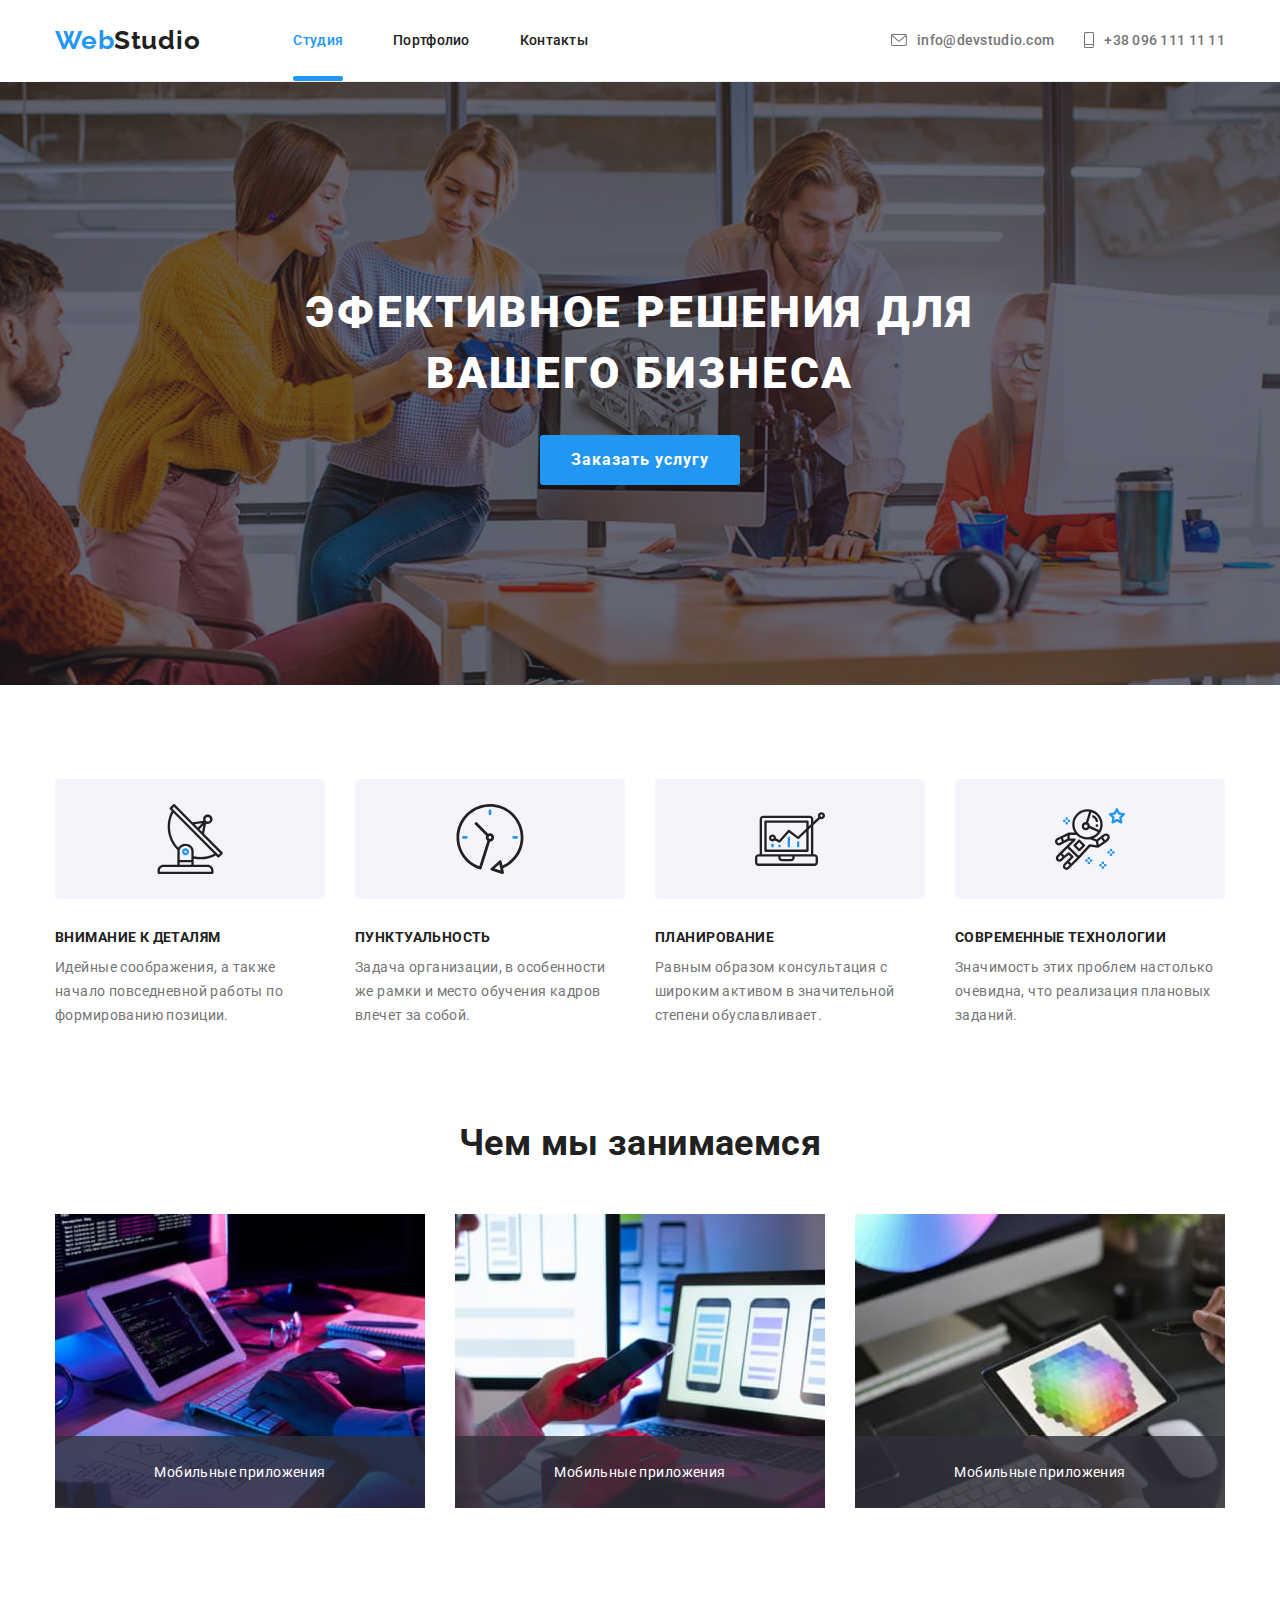
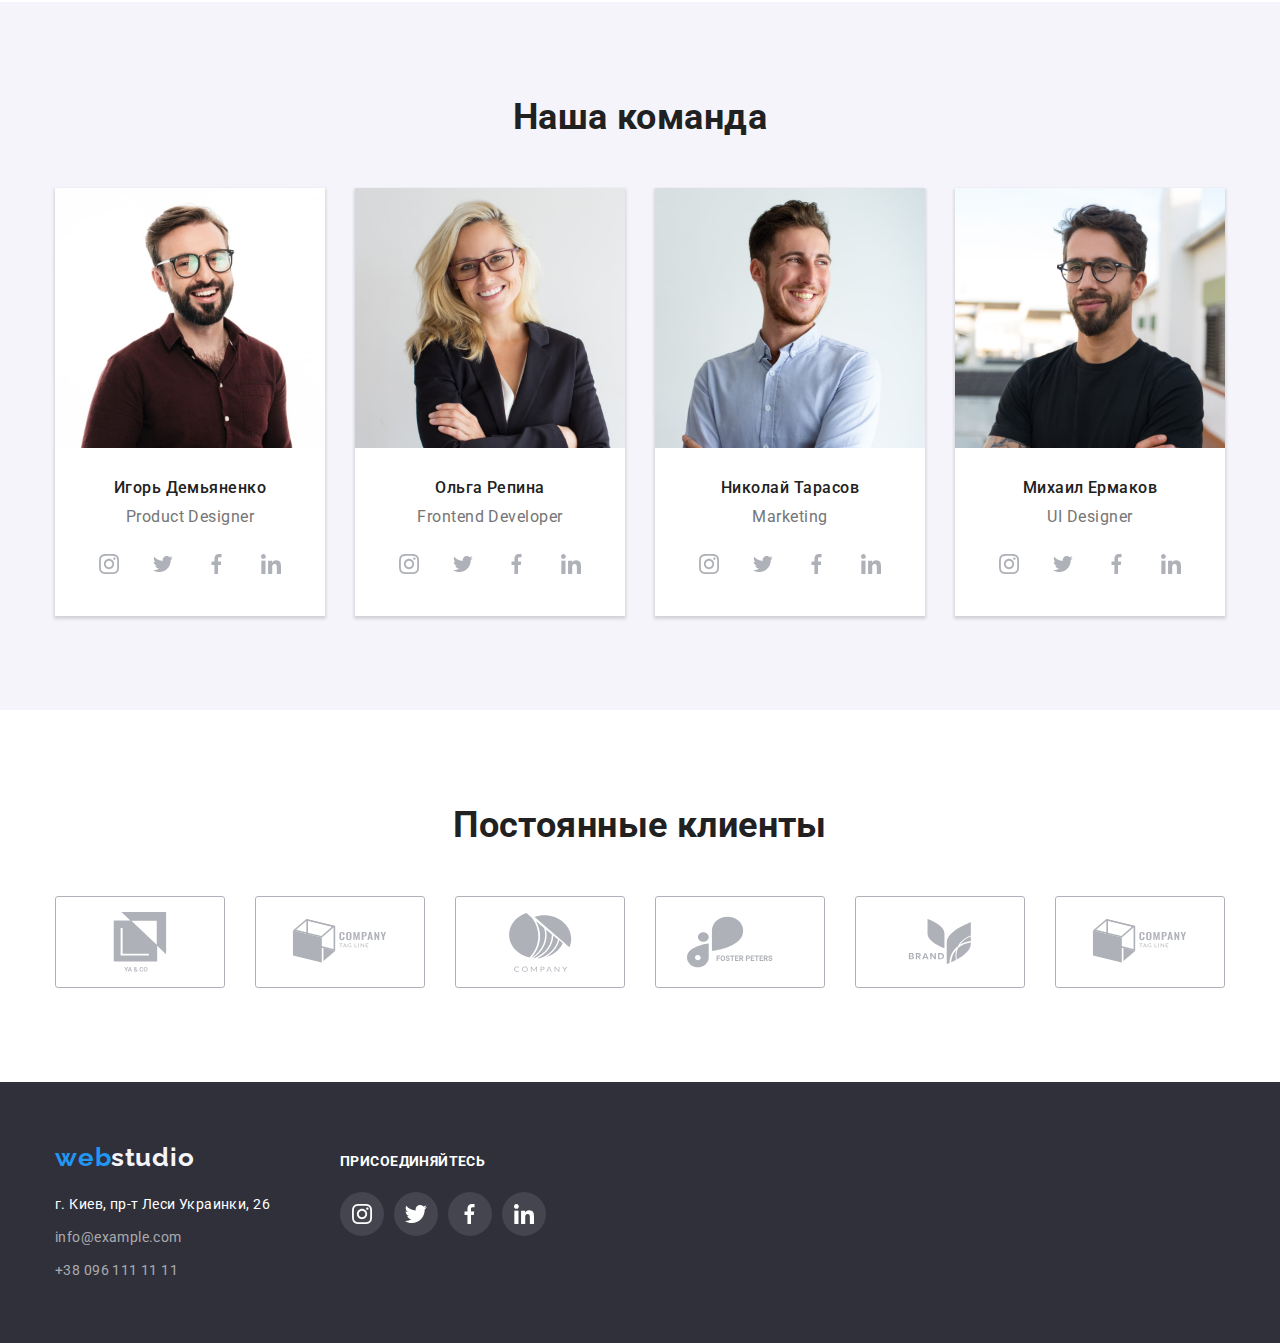
==== commit 04dff135: "Добавил модалку" ====
--- a/index.html
+++ b/index.html
@@ -59,7 +59,7 @@
         <h1 class="hero-title">
           ЭФЕКТИВНОЕ РЕШЕНИЯ ДЛЯ ВАШЕГО БИЗНЕСА
         </h1>
-        <button class="button" type="button" >
+        <button class="button" type="button" data-modal-open >
             Заказать услугу
         </button>
 </div>
@@ -453,20 +453,24 @@
     </div>
 </div>
      </footer>
-
-    <div class="backdrop is-hidden">
+     
+
+     
+
+     
+    <div class="backdrop is-hidden" data-modal>
 
         <div class="modal">
-            <p>Lorem ipsum dolor sit amet consectetur adipisicing elit. Vitae eum nisi rerum libero at qui voluptates dolorum, voluptatum cumque, culpa expedita aspernatur veritatis corrupti nesciunt ipsum cum. Vero, blanditiis qui.</p>
-                <button class="close">
-                <svg>
-                    <use href="./images/icons.svg/close-black.svg"></use>
-                </svg>
-                
-                </button>
-
-        </div>
-    </div>
+            
+            <button class="button-close" data-modal-close>
+                <svg width="30px" height="30px">
+                    <use href="./images/icons.svg/closer.svg#close"></use>
+                </svg>
+            </button>
+
+        </div>
+    </div   >
+    <script src="./js/modal.js"></script>
 </body>
 </html>
 
--- a/css/style.css
+++ b/css/style.css
@@ -390,34 +390,62 @@
     transition: background-color 250ms var(--timing-function);
 }
 
+/* Modal window */
 .backdrop {
     position: fixed;
     top: 0;
     left: 0;
     width: 100%;
     height: 100%;
-    background-color: rgba(255, 99, 71, 0.5);
-}
-
-.backdrop.is-hidden{
-    /* opacity: 0; */
-    /* pointer-events:none; */
+
+    background-color: #000000a0;
+    opacity: 1;
+    transition: opacity 250ms var(--timing-function);
+}
+
+.backdrop.is-hidden {
+    
+    opacity: 0;
+    pointer-events: none;
+}
+
+.backdrop.is-hidden .modal {
+    transform: translate(-50%, -50%) scale(1.1);
 }
 
 .modal {
     position: absolute;
     top: 50%;
     left: 50%;
-    transform: translate(-50%, -50%);
-    height: 528px;
-    width: 581px;
-    padding: 15px;
-    background-color: white;
-    
-}
-
-
-
+    transform: translate(-50%, -50%) scale(1);
+    transition: transform 250ms var(--timing-function),
+        scale 250ms var(--timing-function);
+
+    width: 528px;
+    height: 581px;
+
+    background-color: #fff;
+    
+}
+
+
+.button-close {
+    position: absolute;
+    top: 0;
+    right: 0;
+    width: 30px;
+    height: 30px;
+    margin-top: 8px;
+    margin-right: 8px;
+    border: none;
+    background-color: #ffffff00;
+}
+
+.button-close svg {
+    position: absolute;
+    bottom: 0;
+    left: 0;
+}
 
 
 
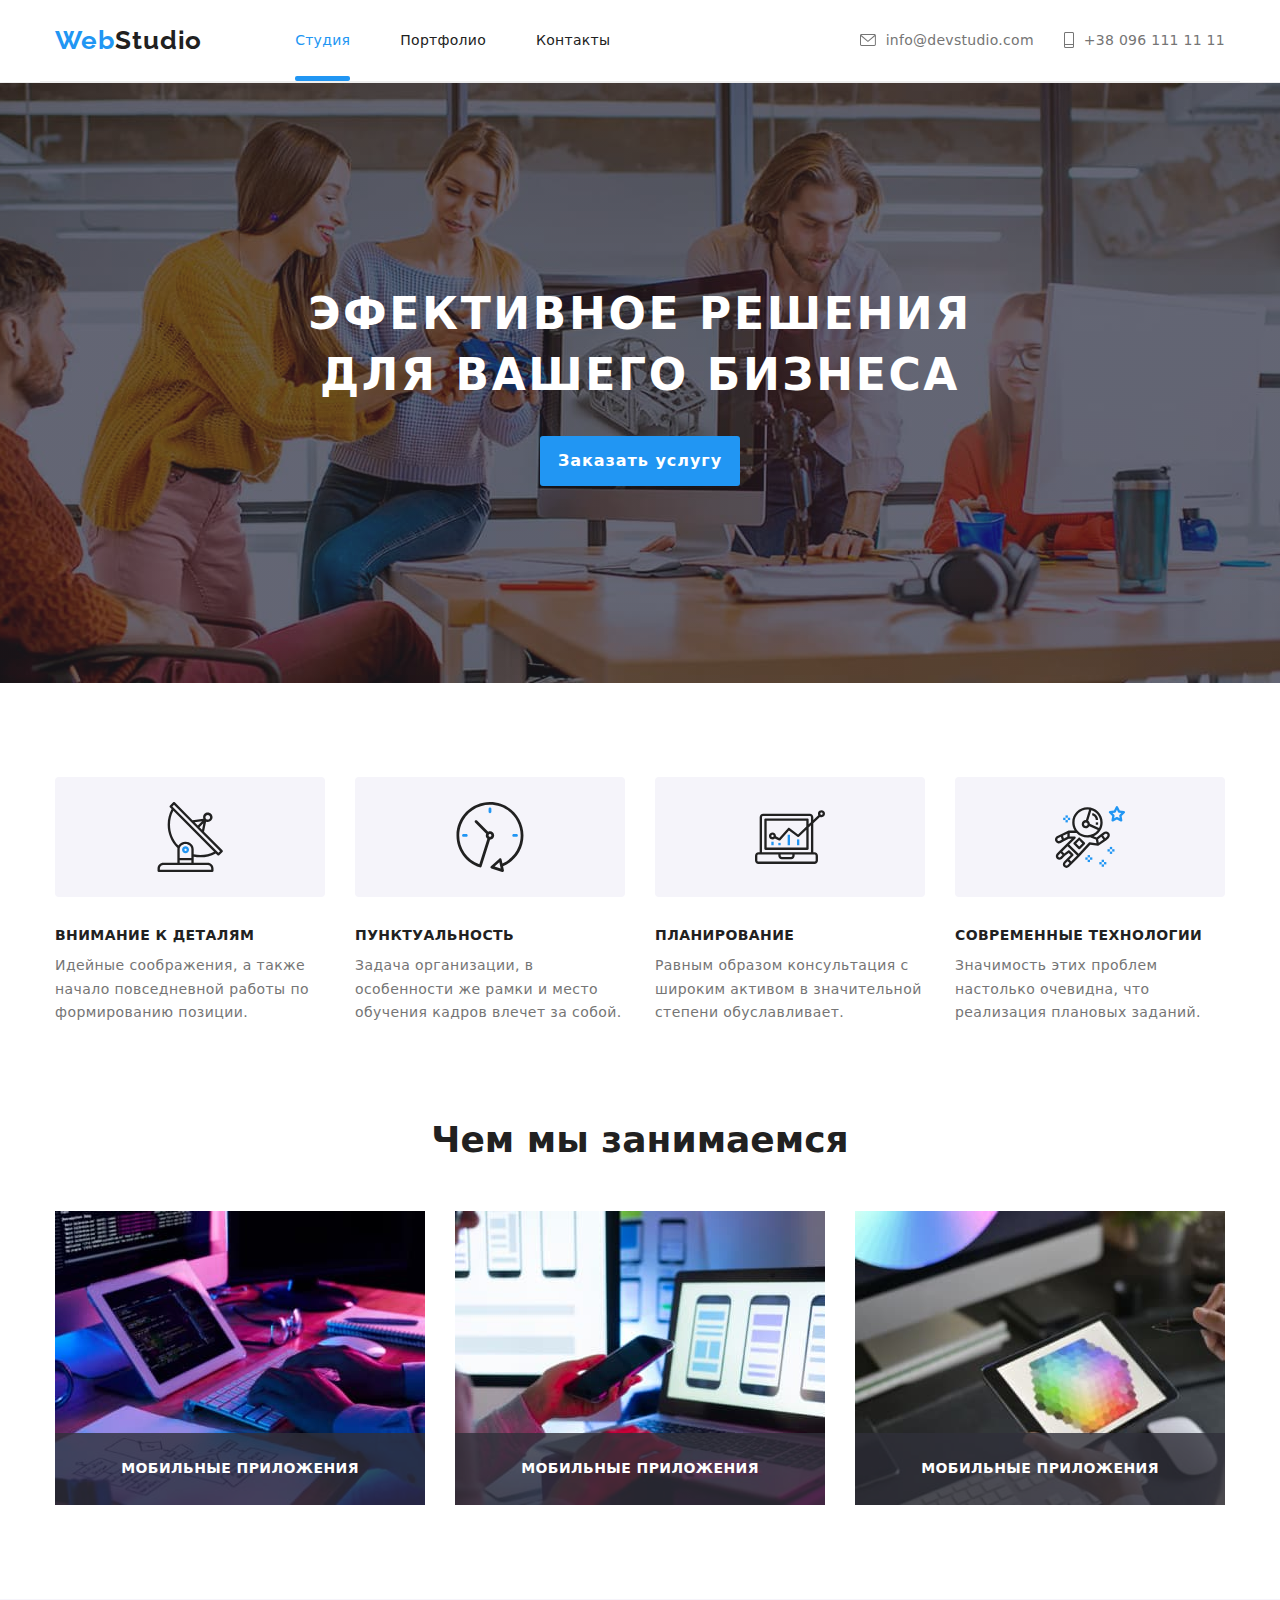
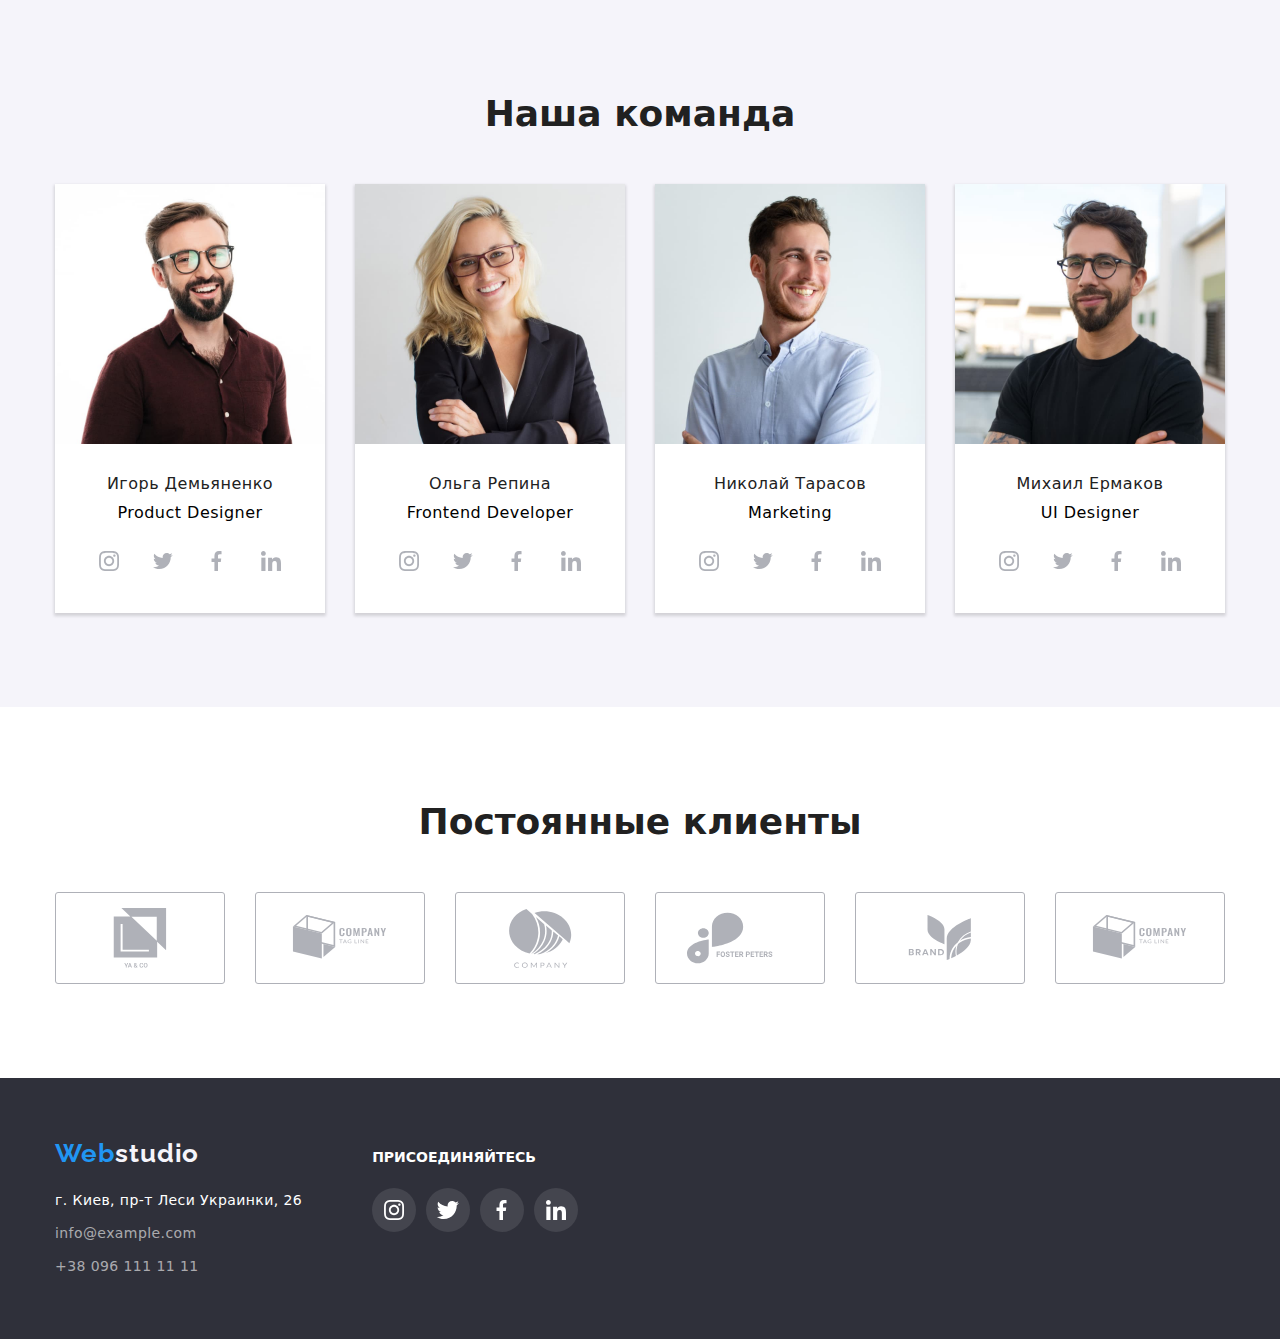
==== commit f1db65d4: "Исправил ошибки(Готовый вариант)" ====
--- a/index.html
+++ b/index.html
@@ -400,7 +400,7 @@
 
         <div>
         <a href="./index.html">
-            <span class="logo-accent">web</span>
+            <span class="logo-accent">Web</span>
             <span class="logo-white">studio</span>
         </a>
     <address class="address">
--- a/css/style.css
+++ b/css/style.css
@@ -24,15 +24,14 @@
 }
 
 
-.page {
+.body{
 background-color: var(--primari-white-color);
 color: var(--primari-text-color);
 font-family: Roboto, sans-serif;
-font-weight: 400;
+
 font-size: 14px;
 line-height: 1.17;
 letter-spacing: 0.03em;
-/* padding-top: 80px; */
 }
 
 
@@ -68,6 +67,10 @@
 
 
 /* header */
+
+.header {
+    border-bottom: 1px solid var(--border-box);
+}
 
 .container.header {
         display: flex;
@@ -82,7 +85,7 @@
         min-height: 80px;
         background-color: white; */
         align-items: center;
-        border-bottom: 1px solid var(--border-box);
+    
 }
 
 
@@ -227,7 +230,6 @@
     color: #188ce8;
     fill: #188ce8;
     
-    /* background-color: #188ce8; */
 }
 
 
@@ -246,7 +248,8 @@
         font-size: 14px;
         line-height: 16px;
         letter-spacing: 0.02em;
-        transition: color 250ms var(--timing-function);
+        transition: color 250ms var(--timing-function), 
+        fill 250ms var(--timing-function) ;
     
 }
 
@@ -331,11 +334,12 @@
 background-image: linear-gradient(to right,
 rgba(47, 48, 58, 0.4),
 rgba(47, 48, 58, 0.4)
-), url(../images/images-portfiloi/hero.png);
+), url(../images/icons.svg/heroo.jpg);
 background-repeat: no-repeat;
 background-position: center;
 background-size: cover;
 max-width: 1600px;
+height: 600px;
 
 }
 
@@ -398,7 +402,7 @@
     width: 100%;
     height: 100%;
 
-    background-color: #000000a0;
+    background: rgba(0, 0, 0, 0.2);
     opacity: 1;
     transition: opacity 250ms var(--timing-function);
 }
@@ -453,6 +457,8 @@
 .buttons:focus{
 background-color: var(--hover-button)
 }
+
+
 
 
 
@@ -594,13 +600,20 @@
 display: flex;
 justify-content: center;
 align-items: center;
+font-weight: 700;
+font-size: 14px;
+line-height: 1.2px;
 width: 100%;
 height: 72px;
 bottom: 0;
 position: absolute;
 background: rgba(47, 48, 58, 0.8);
 color: var(--primari-white-color);
-/* opacity: 0; */
+text-transform: uppercase;
+letter-spacing: 0.03em;
+
+
+
 
 
 
@@ -705,7 +718,8 @@
 height: 44px;
 border-radius: 50px;
 fill: #AFB1B8;;
-transition: background-color 250ms var(--timing-function);
+transition: background-color 250ms var(--timing-function),
+fill 250ms var(--timing-function);
 }
 
 .socials-list {
@@ -894,9 +908,10 @@
 text-align: center;
 border: none;
 border-radius: 3px;
-
-transition: background-color 250ms cubic-bezier(0.4, 0, 0.2, 1) ,
-color 250ms cubic-bezier(0.4, 0, 0.2, 1);
+letter-spacing: 0.03em;
+
+transition: background-color 250ms var(--timing-function) ,
+color 250ms var(--timing-function), box-shadow 250ms var(--timing-function)
 }
 
 /* .buttons::before {
@@ -945,7 +960,7 @@
 .buttons:focus {
     background-color: var(--accent-color);
     color: var(--primari-white-color);
-    box-shadow: 0px 2px 2px 0px #0000001f, 0px 1px 2px 0px #00000014, 0px 3px 1px 0px #0000001a;
+    box-shadow: 0px 3px 1px rgba(0, 0, 0, 0.1), 0px 1px 2px rgba(0, 0, 0, 0.08), 0px 2px 2px rgba(0, 0, 0, 0.12);
 }
 
 /* Clients */
@@ -978,6 +993,13 @@
 width: 170px;
 height: 92px;
 
+}
+
+
+.clients .links:hover,
+.clients .links:focus {
+    fill: #188ce8;
+    border: 1px solid var(--accent-color);
 }
 
 .client .links {
@@ -989,8 +1011,11 @@
 fill: var(--var--bg-icon);
 border: 1px solid var(--var--bg-icon);
 border-radius: 3px;
-transition: border 250ms var(--timing-function);
-}
+transition: border 250ms var(--timing-function),
+fill 250ms var(--timing-function);
+}
+
+
 
 .logo-company {
     transition: fill 250ms var(--timing-function);
@@ -1002,11 +1027,7 @@
 
 
 
-.clients .links:hover,
-.clients .links:focus {
-fill: #188ce8;
-border: 1px solid var(--accent-color);
-}
+
 
 
 
@@ -1104,7 +1125,8 @@
 fill: var(--primari-white-color);
 background-color: rgba(255, 255, 255, 0.1);
 border-radius: 50px;
-transition: background-color 250ms var(--timing-function);
+transition: background-color 250ms var(--timing-function),
+fill 250ms var(--timing-function);
 }
 
 
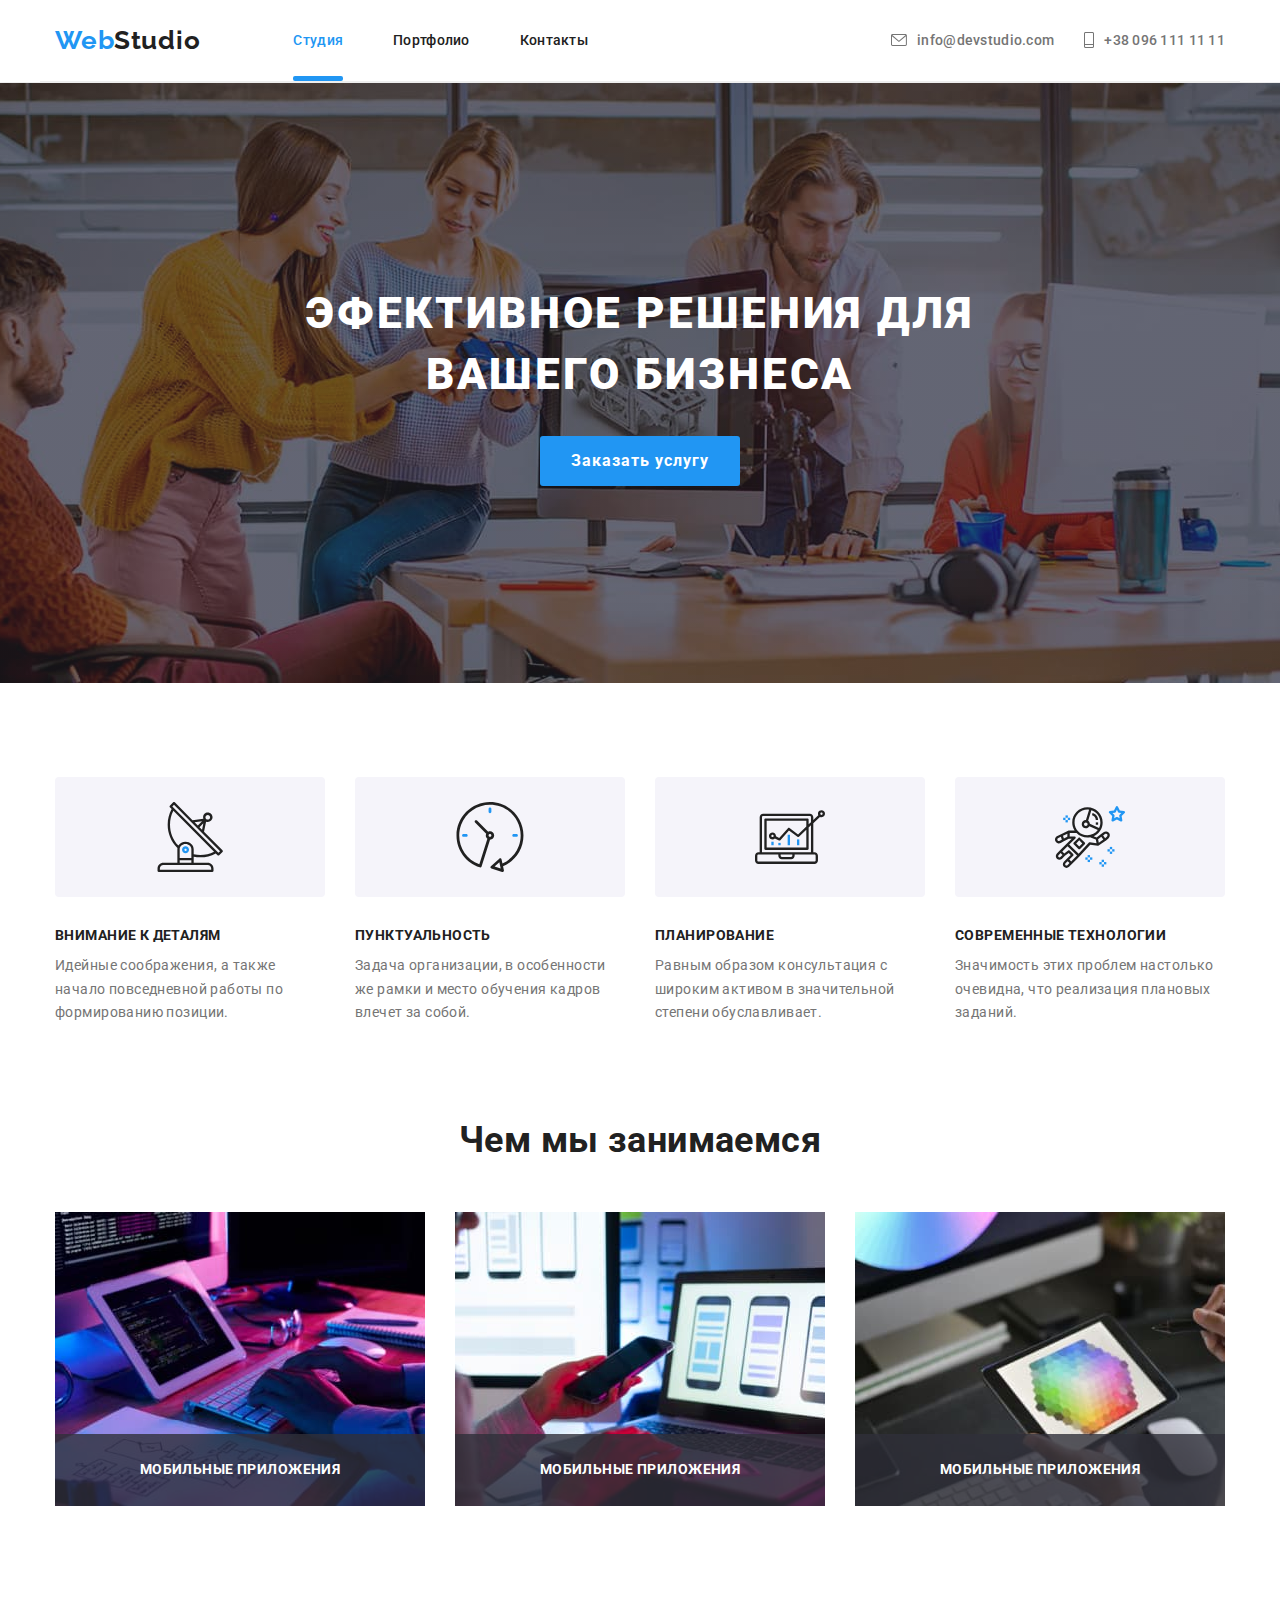
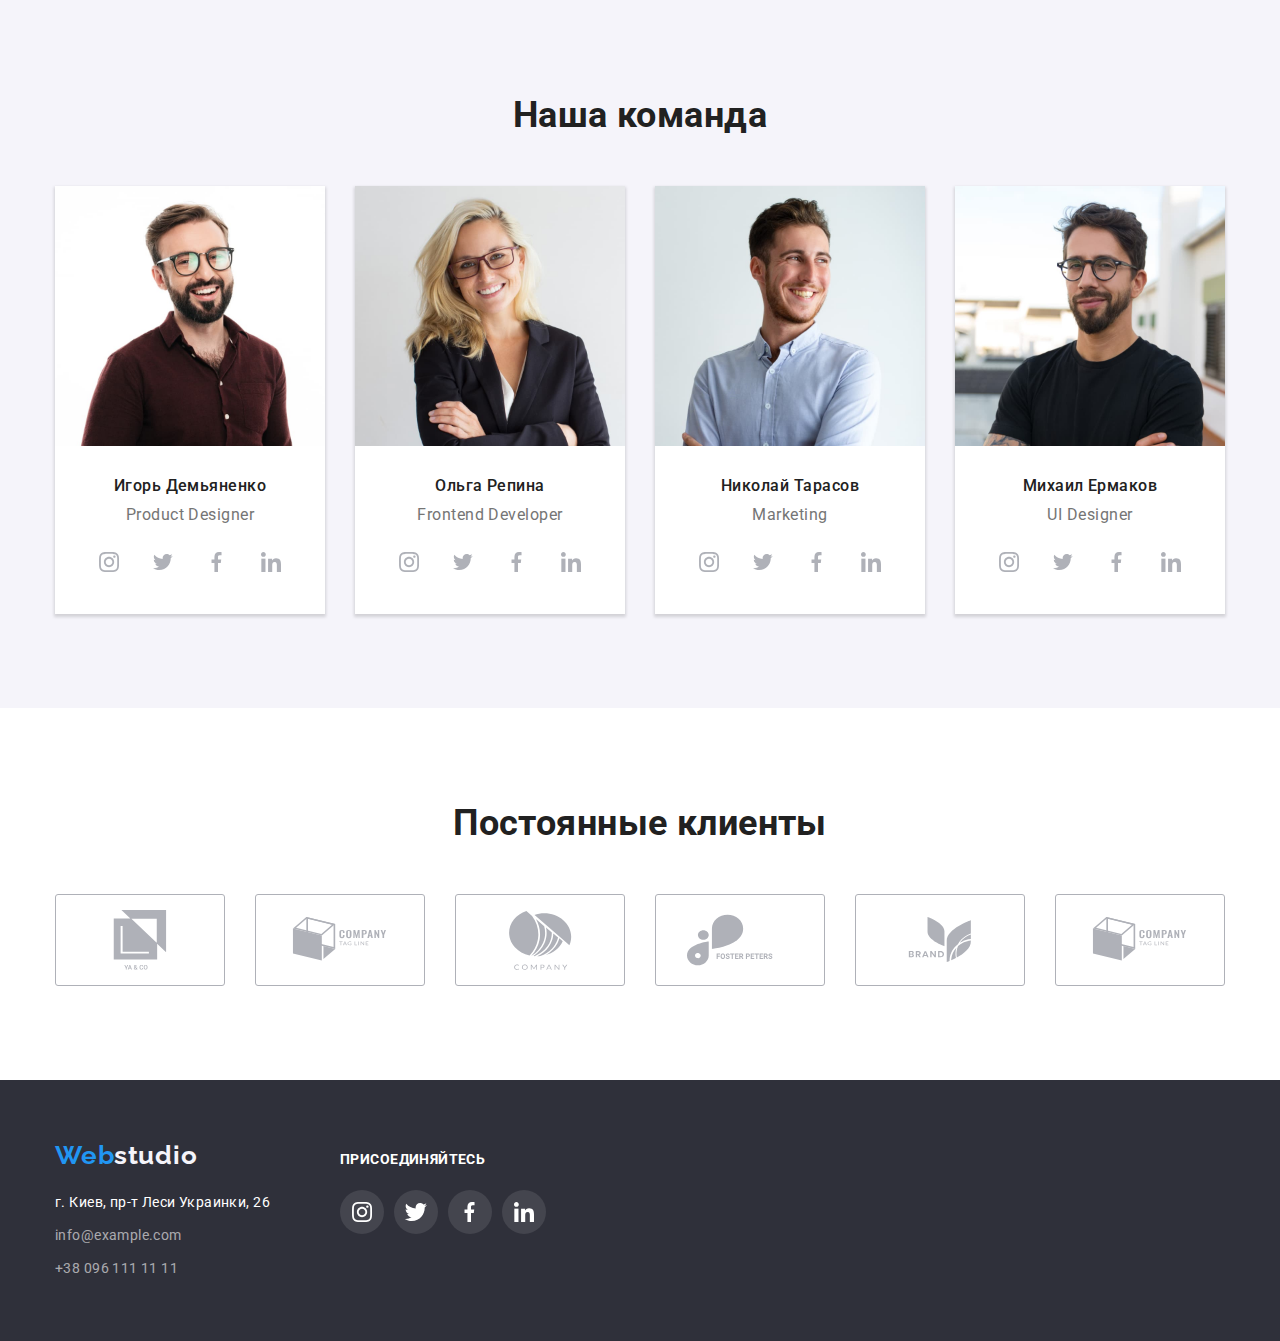
==== commit 70b722d8: "1" ====
--- a/index.html
+++ b/index.html
@@ -10,7 +10,7 @@
     <link rel="stylesheet" href="https://cdnjs.cloudflare.com/ajax/libs/modern-normalize/1.1.0/modern-normalize.min.css">
     <link rel="stylesheet" href="./css/style.css">
 </head>
-<body class="page">
+<body>
 
     <!-- Шапка сайита-->
 <header class="header">
--- a/css/style.css
+++ b/css/style.css
@@ -24,7 +24,7 @@
 }
 
 
-.body{
+body {
 background-color: var(--primari-white-color);
 color: var(--primari-text-color);
 font-family: Roboto, sans-serif;
@@ -1011,8 +1011,7 @@
 fill: var(--var--bg-icon);
 border: 1px solid var(--var--bg-icon);
 border-radius: 3px;
-transition: border 250ms var(--timing-function),
-fill 250ms var(--timing-function);
+transition: border 250ms var(--timing-function);
 }
 
 
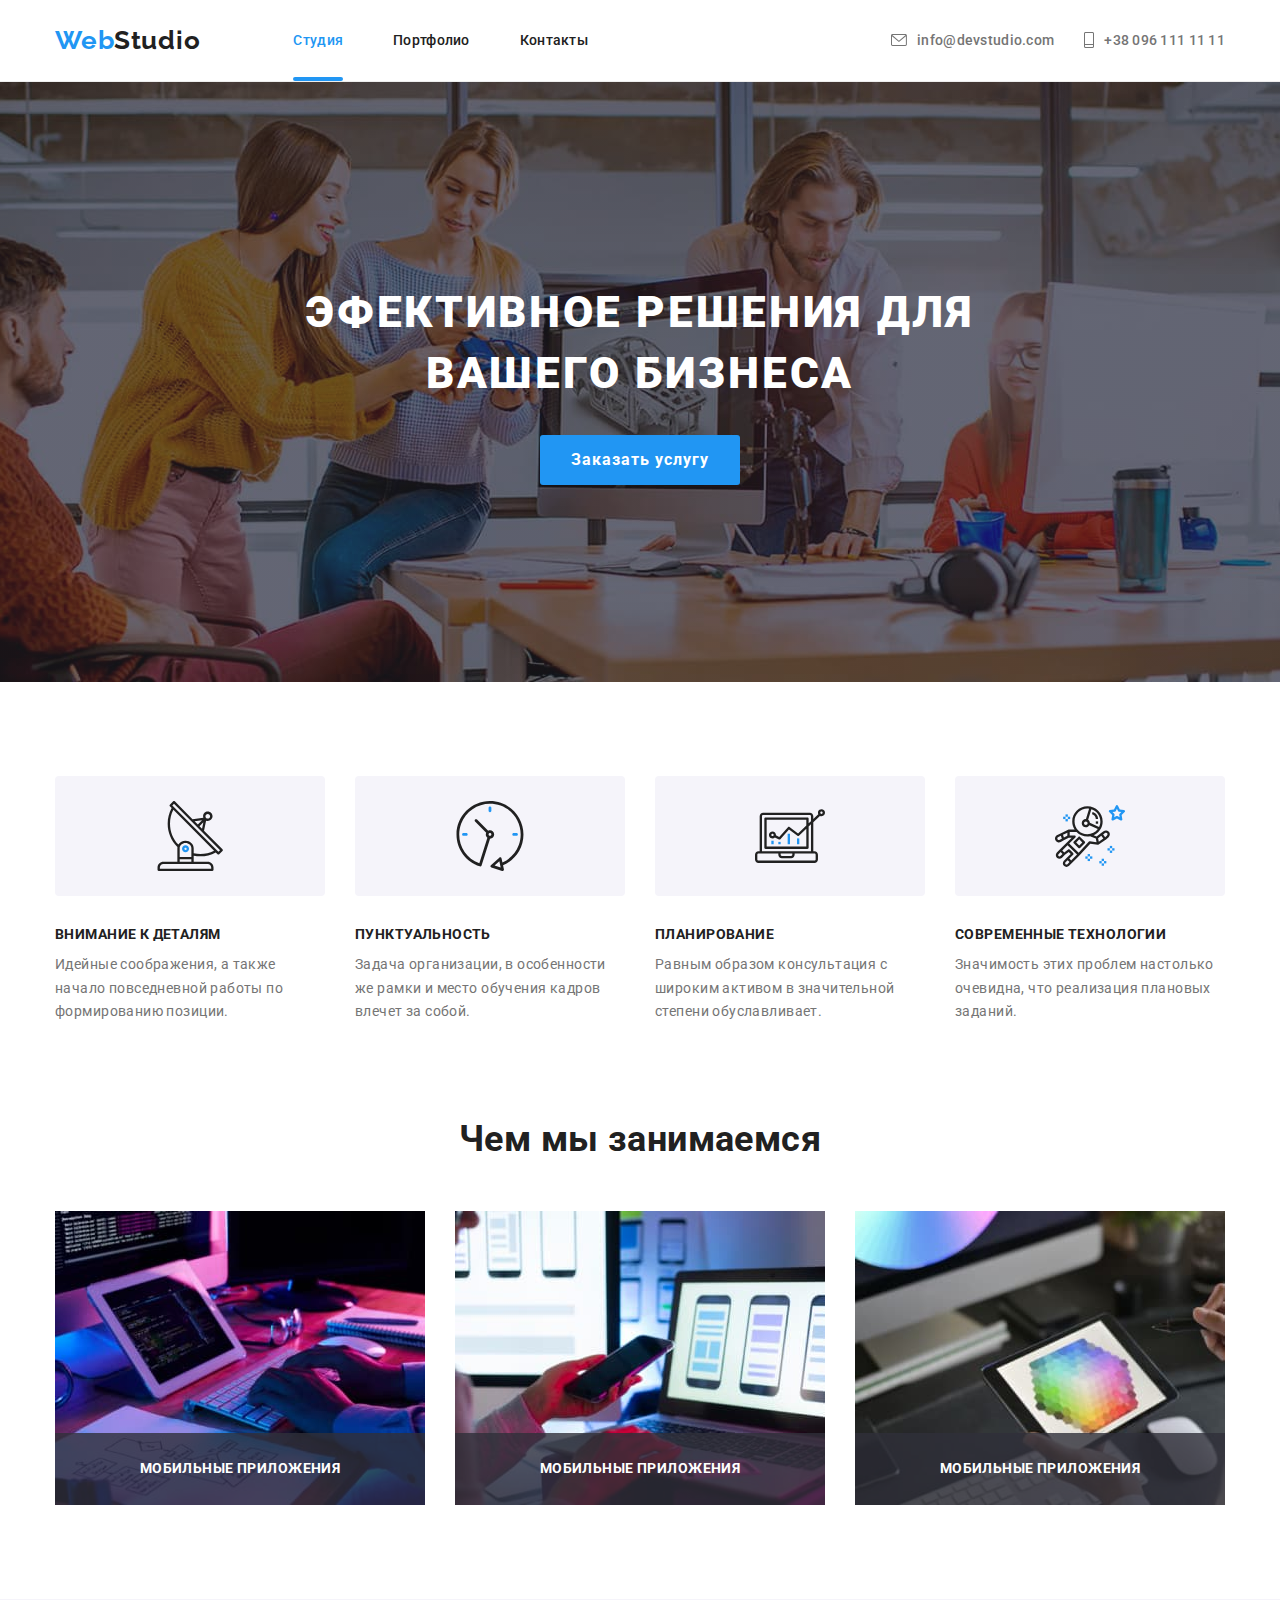
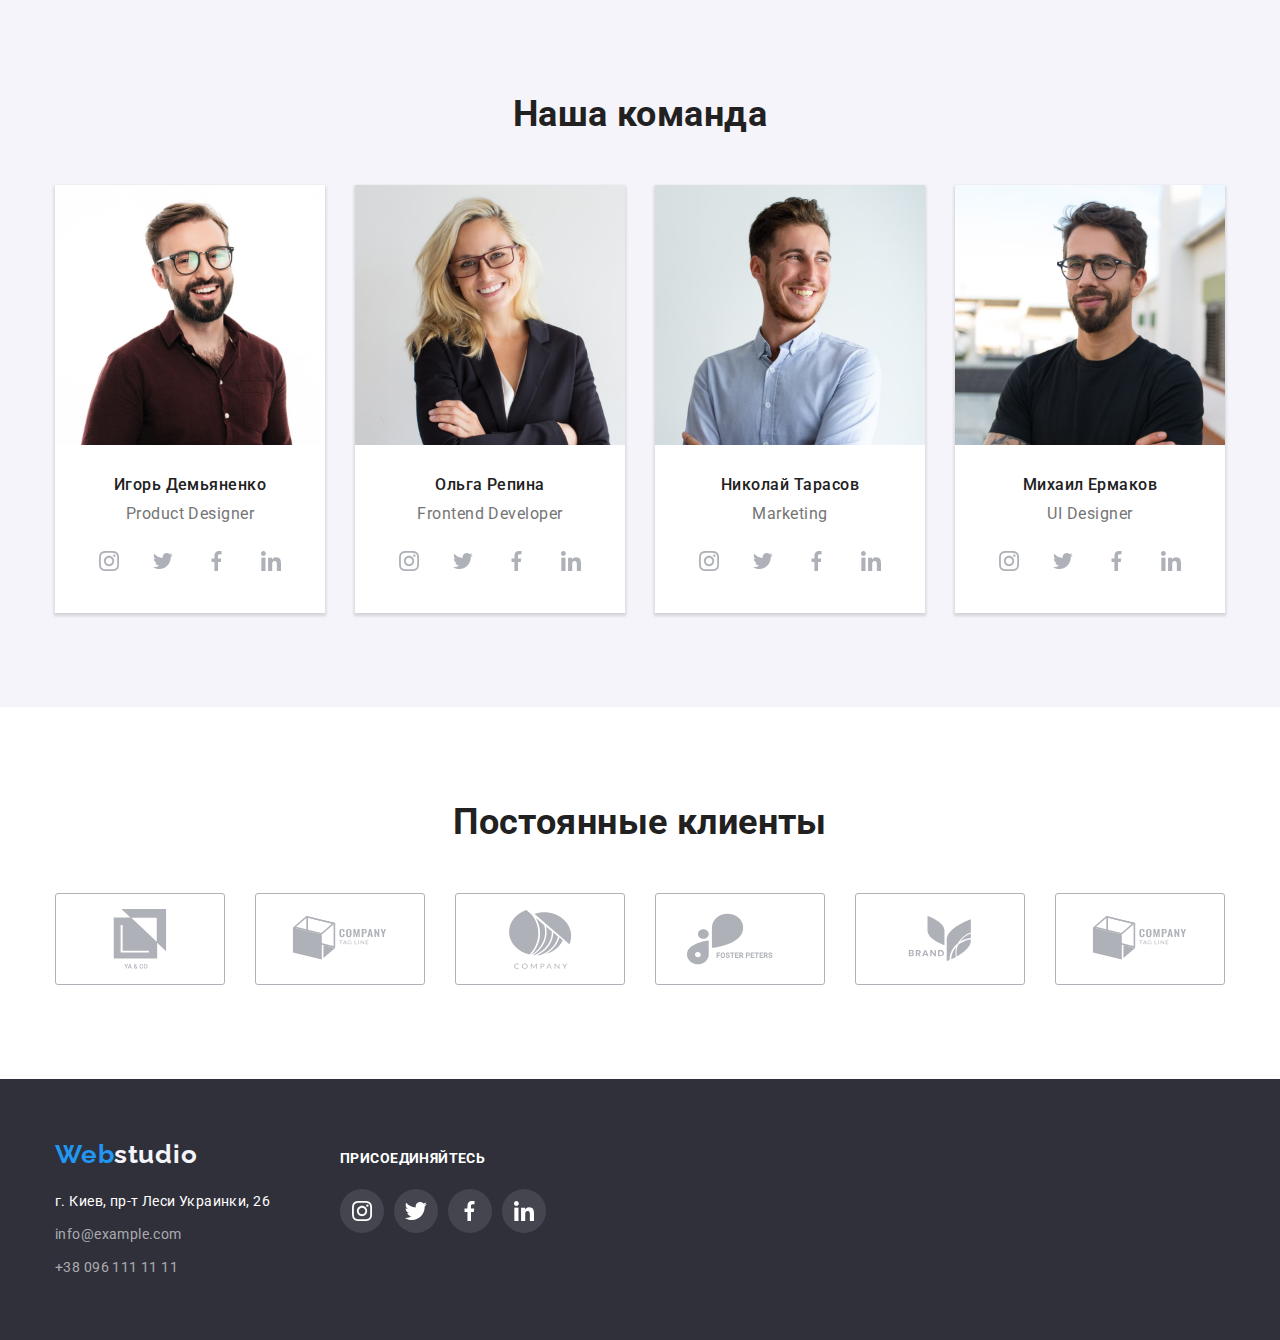
==== commit 6745cf19: "Готовое дз 5" ====
--- a/index.html
+++ b/index.html
@@ -14,7 +14,7 @@
 
     <!-- Шапка сайита-->
 <header class="header">
-    <div class="container header">
+    <div class="container headers">
     
     <nav class="main-nav">
 
@@ -23,7 +23,7 @@
             <span class="logo-black">Studio</span>
         </a>
     <ul class="site-nav">
-        <li class="item"><a id="studio" class="link dede" href="">Студия</a></li>
+        <li class="item"><a id="studio" class="link strip" href="">Студия</a></li>
         <li class="item"><a class="link" href="./portfolio.html">Портфолио</a></li>
         <li class="item"><a class="link" href="">Контакты</a></li>
     </ul>
@@ -33,7 +33,7 @@
         <li class="contact-list">
     <a class="contact-link" href="mailto:info@devstudio.com">    
         <svg class="icon-massage"   width="16px" height="12px">
-            <use class="icon-contact "  href="./images/icons.svg/contact.svg#massage" height:20px > </use>
+            <use class="icon-contact "  href="./images/icons.svg/contact.svg#massage" > </use>
         </svg>
         info@devstudio.com
     </a>
--- a/css/style.css
+++ b/css/style.css
@@ -69,10 +69,10 @@
 /* header */
 
 .header {
-    border-bottom: 1px solid var(--border-box);
-}
-
-.container.header {
+border-bottom: 1px solid var(--border-box);
+}
+
+.container.headers {
         display: flex;
 
         position: relative;
@@ -164,20 +164,20 @@
 }
 
 
-.dede::after {
+.strip::after {
     display: block;
     position: absolute;
     content: '';
     bottom: 0;
     width: 100%;
-    height: 5px;
+    height: 4px;
     background-color: var(--accent-color);
     border-radius: 2px;
 transform: scaleX(t 1);
     transition: 250ms var(--timing-function);
 }
 
-.dede:hover::after {
+.strip:hover::after {
 transform: scaleX(1)
 }
 
@@ -746,13 +746,13 @@
 
 
 
-.box1 {
+.features-description {
 position: relative;
 overflow: hidden;
 
 }
 
-.box1::before {
+.features-description::before {
     display: inline-block;
     content: '';
     width: 100%;
@@ -760,18 +760,18 @@
     background: rgba(33, 150, 243, 0.9);
     position: absolute;
     transform: translateY(+100%);
-    
+    opacity: 0;
     transition: transform var(--timing-function) 250ms ;
-    /* opacity: 0; */
-}
-
-.flex-element:hover .box1::before {
+    
+}
+
+.flex-link:hover .features-description::before,
+.flex-link:focus .features-description::before {
     transform: translateY(0);
-}
-
-.flex-element:hover .box1::before {
-    /* opacity: 1; */
-}
+    opacity: 1;
+}
+
+
 
 .paragraph {
     display: flex;
@@ -790,16 +790,18 @@
     bottom: 0;
     color: var(--primari-white-color);
     transform: translateY(+100%);
-    /* opacity: 0; */
+    opacity: 0;
     transition: transform 250ms var(--timing-function);
 }
 
-.flex-element:hover .paragraph {
+.flex-link:hover .paragraph,
+.flex-link:focus .paragraph {
     transform: translateY(0);
-}
-
-
-.box2 {
+    opacity: 1;
+}
+
+
+.text-box {
     padding: 20px 24px;
     border-right: 1px solid var(--border-box);
     border-bottom: 1px solid var(--border-box);
@@ -813,21 +815,29 @@
 flex-wrap: wrap;
 padding: 0;
 margin: 0;
-overflow: hidden;
-}
-
-.flex-element {
+}
+
+/* .flex-element {
 margin-right: 30px;
 
-}
-
-.flex-element:nth-child(-n + 6) {
+} */
+
+.features li:not(:nth-last-child(-n + 3)) {
+    margin-bottom: 30px;
+}
+
+.features li:not(:nth-of-type(3n)) {
+    margin-right: 30px;
+}
+
+
+/* .flex-element:nth-child(-n + 6) {
     margin-bottom: 30px;
 }
 
 .flex-element:nth-child(3n) {
     margin-right: 0;
-}
+} */
 
 .flex-link{
 display: block;
@@ -835,8 +845,9 @@
 
 .flex-link:hover,
 .flex-link:focus {
-box-shadow: 0px 2px 3px 1px rgb(0 0 0 / 14%);
-}
+        box-shadow: 1px 4px 6px 0px #00000029, 0px 4px 4px 0px #0000000f, 0px 1px 1px 0px #0000001f;
+}
+
 
 
 
@@ -1159,3 +1170,5 @@
 
 
 
+
+
